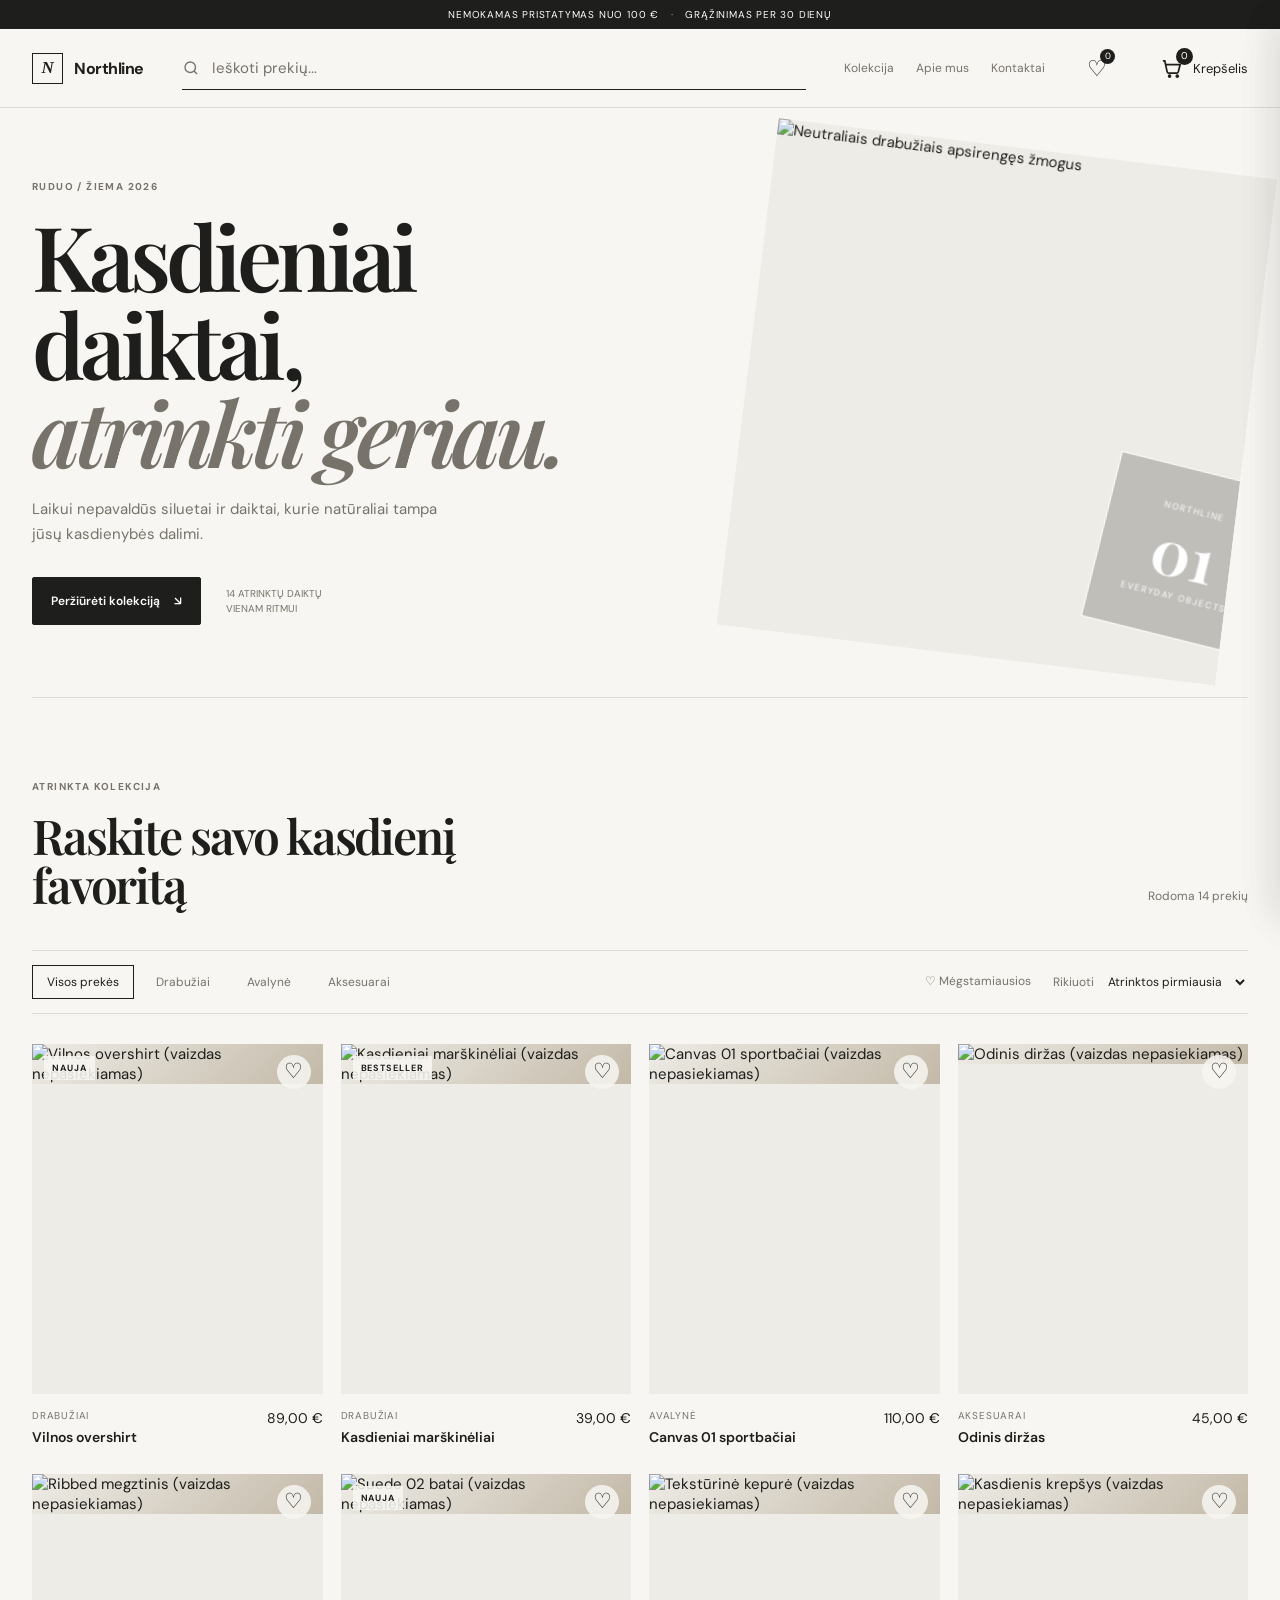
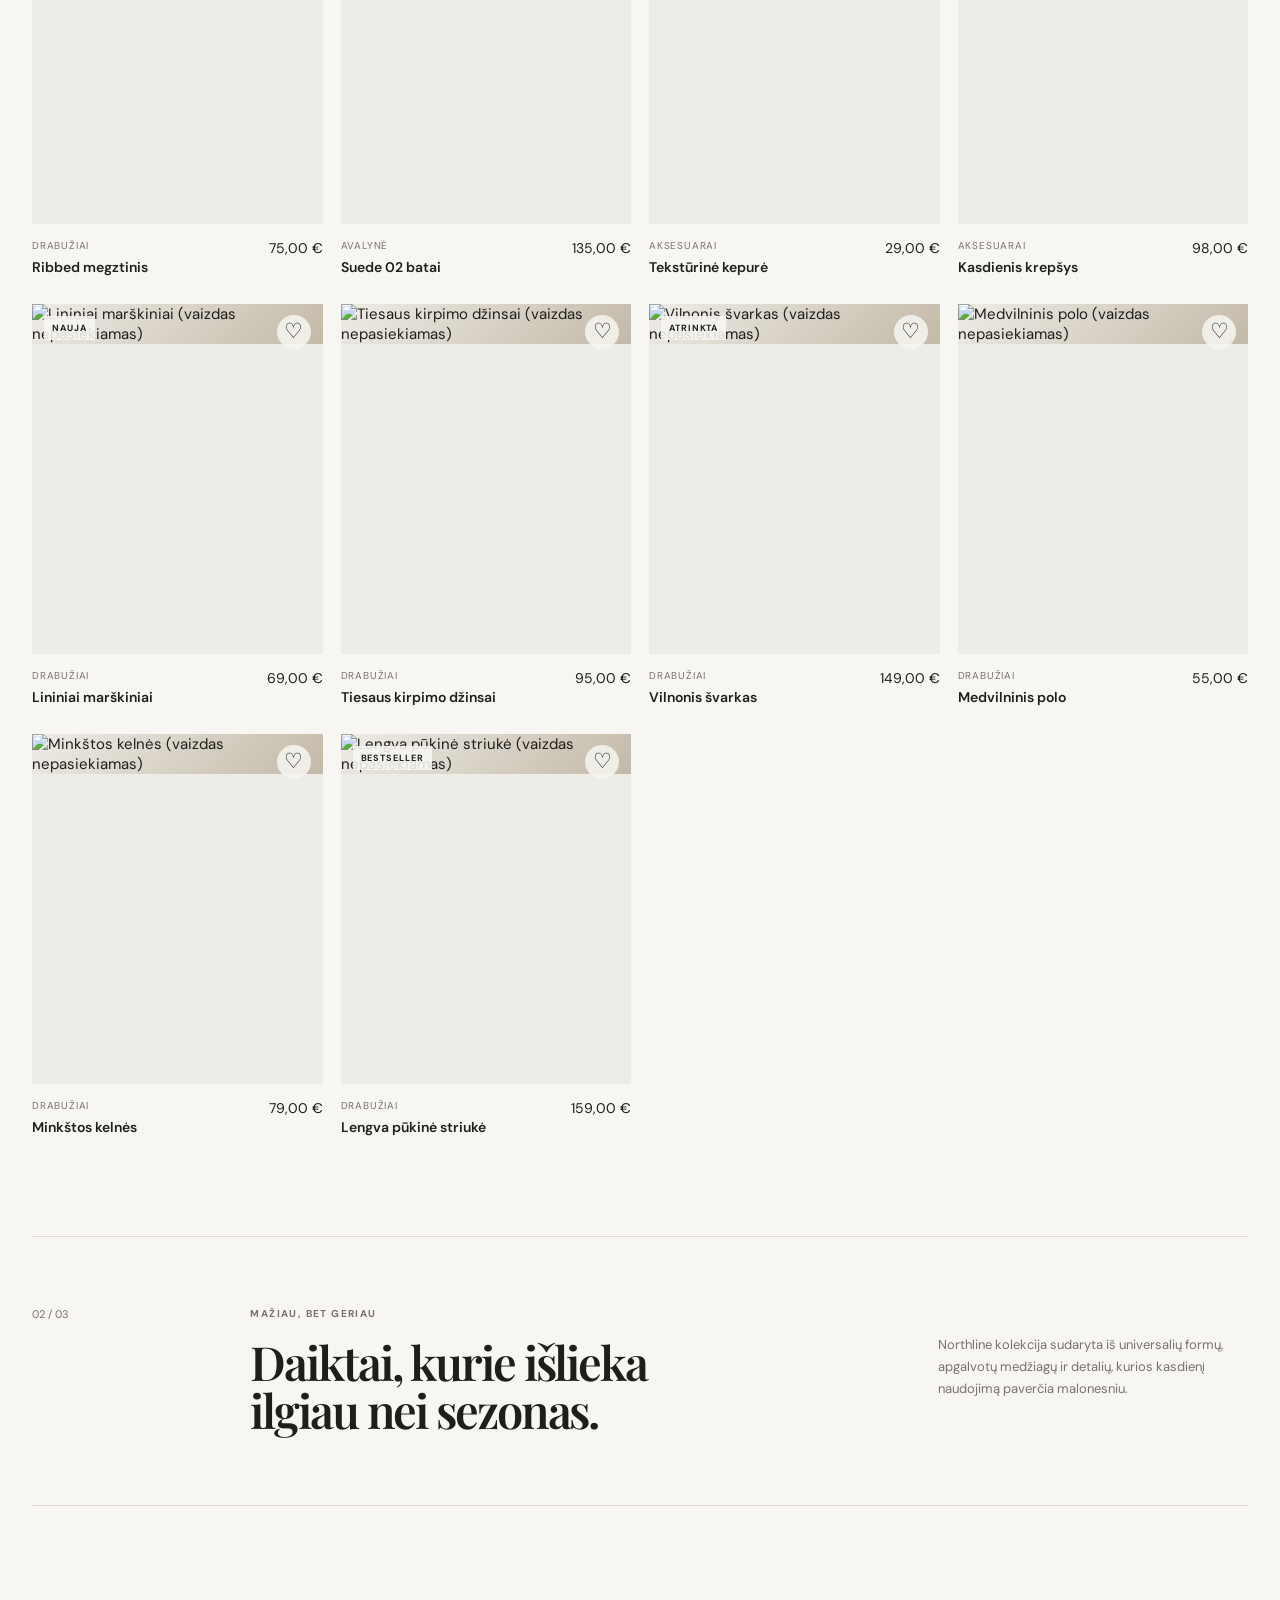
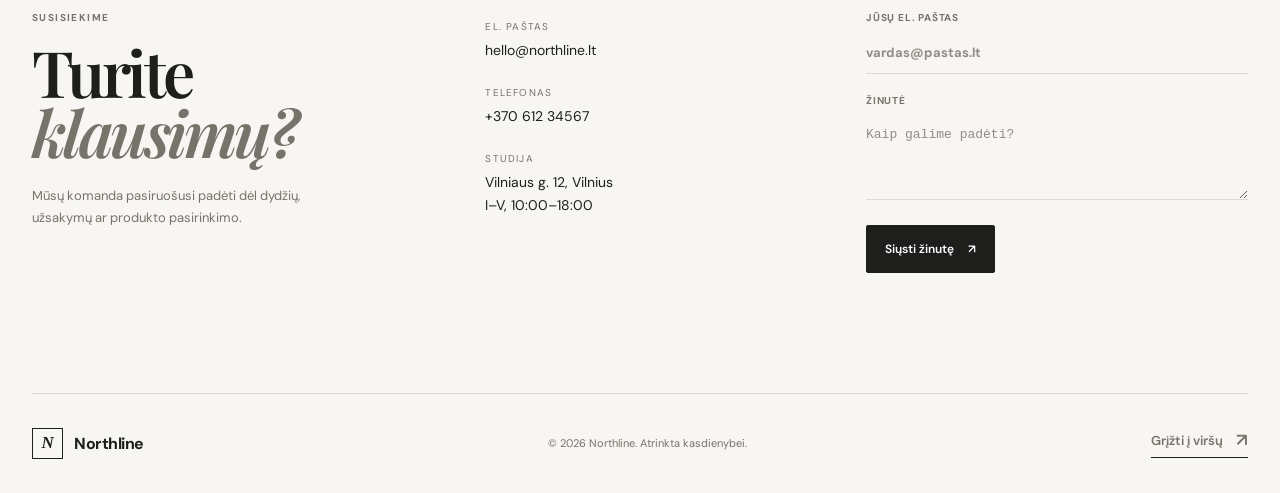
==== index.html @ 76cf2201 "km" ====
<!DOCTYPE html>
<html lang="lt">
<head>
  <meta charset="UTF-8">
  <meta name="viewport" content="width=device-width, initial-scale=1.0">
  <meta name="description" content="Northline - atrinkti kasdienio stiliaus drabužiai, avalynė ir aksesuarai.">
  <title>Northline | Atrinktas kasdienis stilius</title>
  <link rel="preconnect" href="https://fonts.googleapis.com">
  <link rel="preconnect" href="https://fonts.gstatic.com" crossorigin>
  <link href="https://fonts.googleapis.com/css2?family=DM+Sans:wght@400;500;600;700&family=Playfair+Display:wght@600;700&display=swap" rel="stylesheet">
  <link rel="stylesheet" href="style.css">
  <script src="app.js" defer></script>
</head>
<body>
  <div class="announcement-bar">Nemokamas pristatymas nuo 100 € <span aria-hidden="true">·</span> Grąžinimas per 30 dienų</div>
  <header class="site-header">
    <div class="header-inner">
      <a class="brand" href="index.html" aria-label="Northline pradžia">
        <span class="brand-mark">N</span>
        <span>Northline</span>
      </a>

      <form class="search" id="search-form" role="search">
        <label class="sr-only" for="search-input">Ieškoti prekių</label>
        <svg aria-hidden="true" viewBox="0 0 24 24" fill="none" stroke="currentColor" stroke-width="1.8"><circle cx="11" cy="11" r="7"></circle><path d="m20 20-4-4"></path></svg>
        <input id="search-input" type="search" placeholder="Ieškoti prekių..." autocomplete="off">
      </form>

      <nav class="header-nav" aria-label="Pagrindinė navigacija">
        <a href="#products">Kolekcija</a>
        <a href="#about">Apie mus</a>
        <a href="#contact">Kontaktai</a>
      </nav>

      <button class="wishlist-trigger" id="wishlist-toggle" type="button" aria-label="Mėgstamiausios prekės" aria-controls="wishlist-panel" aria-expanded="false">
        <span aria-hidden="true">♡</span>
        <span class="wishlist-count" id="wishlist-count">0</span>
      </button>

      <button class="cart-trigger" id="cart-toggle" type="button" aria-controls="cart-panel" aria-expanded="false">
        <span class="cart-icon-wrap">
          <svg aria-hidden="true" viewBox="0 0 24 24" fill="none" stroke="currentColor" stroke-width="1.8"><path d="M3 4h2l2.4 11.2a2 2 0 0 0 2 1.6h7.8a2 2 0 0 0 1.9-1.4L21 8H6"></path><circle cx="10" cy="20" r="1"></circle><circle cx="18" cy="20" r="1"></circle></svg>
          <span class="cart-count" id="cart-count">0</span>
        </span>
        <span class="cart-label">Krepšelis</span>
      </button>
    </div>
  </header>

  <main>
    <section class="hero" aria-labelledby="hero-title">
      <div class="hero-copy">
        <p class="eyebrow">Ruduo / žiema 2026</p>
        <h1 id="hero-title">Kasdieniai daiktai,<br><em>atrinkti geriau.</em></h1>
        <p class="hero-text">Laikui nepavaldūs siluetai ir daiktai, kurie natūraliai tampa jūsų kasdienybės dalimi.</p>
        <div class="hero-actions">
          <a class="button button-primary" href="#products">Peržiūrėti kolekciją <span aria-hidden="true">↘</span></a>
          <span class="hero-note">14 atrinktų daiktų<br>vienam ritmui</span>
        </div>
      </div>
      <div class="hero-visual">
        <img src="https://images.unsplash.com/photo-1515886657613-9f3515b0c78f?auto=format&fit=crop&w=1200&q=88" alt="Neutraliais drabužiais apsirengęs žmogus" fetchpriority="high">
        <div class="hero-stamp" aria-hidden="true">
          <span>Northline</span>
          <strong>01</strong>
          <span>Everyday objects</span>
        </div>
      </div>
    </section>

    <section class="catalog" id="products" aria-labelledby="catalog-title">
      <div class="catalog-heading">
        <div>
          <p class="eyebrow">Atrinkta kolekcija</p>
          <h2 id="catalog-title">Raskite savo kasdienį favoritą</h2>
        </div>
        <p class="results-label" id="results-label">Rodoma 0 prekių</p>
      </div>

      <div class="catalog-toolbar">
        <div class="filter-list" id="filter-list" role="group" aria-label="Filtruoti pagal kategoriją">
          <button class="filter-button is-active" type="button" data-category="all">Visos prekės</button>
          <button class="filter-button" type="button" data-category="clothing">Drabužiai</button>
          <button class="filter-button" type="button" data-category="shoes">Avalynė</button>
          <button class="filter-button" type="button" data-category="accessories">Aksesuarai</button>
        </div>
        <div class="toolbar-actions">
          <button class="wishlist-filter" id="wishlist-filter" type="button" aria-pressed="false">♡ Mėgstamiausios</button>
          <label class="sort-control">
            <span>Rikiuoti</span>
            <select id="sort-select" aria-label="Rikiuoti prekes">
              <option value="featured">Atrinktos pirmiausia</option>
              <option value="price-low">Kaina: nuo mažiausios</option>
              <option value="price-high">Kaina: nuo didžiausios</option>
              <option value="name">Pagal pavadinimą</option>
            </select>
          </label>
        </div>
      </div>

      <div class="product-grid" id="product-grid" aria-live="polite"></div>
      <div class="empty-state" id="empty-state" hidden>
        <p class="eyebrow">Nieko nerasta</p>
        <h3>Pabandykite kitą paiešką</h3>
        <button class="button button-secondary" id="clear-search" type="button">Išvalyti paiešką</button>
      </div>
    </section>
  </main>

  <section class="about-band" id="about" aria-labelledby="about-title">
    <div class="about-index">02 / 03</div>
    <div>
      <p class="eyebrow">Mažiau, bet geriau</p>
      <h2 id="about-title">Daiktai, kurie išlieka ilgiau nei sezonas.</h2>
    </div>
    <p>Northline kolekcija sudaryta iš universalių formų, apgalvotų medžiagų ir detalių, kurios kasdienį naudojimą paverčia malonesniu.</p>
  </section>

  <section class="contact-section" id="contact" aria-labelledby="contact-title">
    <div class="contact-intro">
      <p class="eyebrow">Susisiekime</p>
      <h2 id="contact-title">Turite<br><em>klausimų?</em></h2>
      <p>Mūsų komanda pasiruošusi padėti dėl dydžių, užsakymų ar produkto pasirinkimo.</p>
    </div>
    <div class="contact-details">
      <a href="mailto:hello@northline.lt"><span>El. paštas</span>hello@northline.lt</a>
      <a href="tel:+37061234567"><span>Telefonas</span>+370 612 34567</a>
      <p><span>Studija</span>Vilniaus g. 12, Vilnius<br>I–V, 10:00–18:00</p>
    </div>
    <form class="contact-form" id="contact-form">
      <label>Jūsų el. paštas<input name="email" type="email" autocomplete="email" required placeholder="vardas@pastas.lt"></label>
      <label>Žinutė<textarea name="message" rows="4" required placeholder="Kaip galime padėti?"></textarea></label>
      <button class="button button-primary" type="submit">Siųsti žinutę <span aria-hidden="true">↗</span></button>
    </form>
  </section>

  <div class="overlay" id="overlay" hidden></div>

  <aside class="cart-panel" id="cart-panel" aria-labelledby="cart-title" aria-hidden="true">
    <div class="panel-header">
      <div>
        <p class="eyebrow">Jūsų pasirinkimai</p>
        <h2 id="cart-title">Krepšelis <span id="cart-title-count">(0)</span></h2>
      </div>
      <button class="icon-button" id="cart-close" type="button" aria-label="Uždaryti krepšelį">×</button>
    </div>
    <div class="cart-items" id="cart-items"></div>
    <div class="cart-empty" id="cart-empty">
      <span class="empty-bag" aria-hidden="true">◌</span>
      <p>Jūsų krepšelis tuščias.</p>
      <button class="text-link" id="continue-shopping" type="button">Tęsti apsipirkimą <span aria-hidden="true">↘</span></button>
    </div>
    <div class="cart-summary">
      <div class="shipping-progress" id="shipping-progress"></div>
      <div class="summary-line"><span>Tarpinė suma</span><strong id="cart-subtotal">0,00 €</strong></div>
      <p class="shipping-note" id="shipping-note">Nemokamas pristatymas užsakymams nuo 100 €</p>
      <button class="button button-primary checkout-button" id="checkout-button" type="button">Pereiti prie apmokėjimo <span aria-hidden="true">↗</span></button>
    </div>
  </aside>

  <aside class="wishlist-panel" id="wishlist-panel" aria-labelledby="wishlist-title" aria-hidden="true">
    <div class="panel-header">
      <div>
        <p class="eyebrow">Išsaugoti vėlesniam</p>
        <h2 id="wishlist-title">Mėgstamiausios <span id="wishlist-title-count">(0)</span></h2>
      </div>
      <button class="icon-button" id="wishlist-close" type="button" aria-label="Uždaryti mėgstamiausių skydelį">×</button>
    </div>
    <div class="wishlist-items" id="wishlist-items"></div>
    <div class="wishlist-empty" id="wishlist-empty">
      <span class="empty-bag" aria-hidden="true">♡</span>
      <p>Dar neišsaugojote prekių.</p>
      <button class="text-link" id="wishlist-continue" type="button">Naršyti kolekciją <span aria-hidden="true">↘</span></button>
    </div>
  </aside>

  <dialog class="product-modal" id="product-modal" aria-labelledby="modal-title">
    <button class="modal-close icon-button" id="modal-close" type="button" aria-label="Uždaryti prekės peržiūrą">×</button>
    <div class="modal-content" id="modal-content"></div>
  </dialog>

  <dialog class="checkout-modal" id="checkout-modal" aria-labelledby="checkout-title">
    <button class="modal-close icon-button" id="checkout-close" type="button" aria-label="Uždaryti apmokėjimą">×</button>
    <div class="checkout-content">
      <div class="checkout-heading">
        <p class="eyebrow">Paskutinis žingsnis</p>
        <h2 id="checkout-title">Užbaikite<br><em>savo užsakymą.</em></h2>
        <p>Užpildykite kontaktus. Tai demonstracinis checkout, todėl mokėjimas nebus nuskaičiuotas.</p>
      </div>
      <form class="checkout-form" id="checkout-form">
        <label>Vardas ir pavardė<input name="name" type="text" autocomplete="name" required placeholder="Jūsų vardas"></label>
        <label>El. paštas<input name="email" type="email" autocomplete="email" required placeholder="vardas@pastas.lt"></label>
        <label>Pristatymo adresas<input name="address" type="text" autocomplete="street-address" required placeholder="Gatvė, miestas"></label>
        <div class="checkout-total"><span>Mokėtina suma</span><strong id="checkout-total">0,00 €</strong></div>
        <button class="button button-primary" type="submit">Patvirtinti užsakymą <span aria-hidden="true">↗</span></button>
      </form>
    </div>
  </dialog>

  <div class="toast" id="toast" role="status" aria-live="polite"></div>

  <footer class="site-footer">
    <a class="brand" href="index.html" aria-label="Northline pradžia"><span class="brand-mark">N</span><span>Northline</span></a>
    <p>© 2026 Northline. Atrinkta kasdienybei.</p>
    <a class="text-link" href="#products">Grįžti į viršų <span aria-hidden="true">↗</span></a>
  </footer>
</body>
</html>
---- style.css ----
:root {
  --ink: #1e1e1c;
  --muted: #77736b;
  --line: #dedbd4;
  --paper: #f7f6f2;
  --surface: #ffffff;
  --soft: #eeece6;
  --accent: #c3b9a8;
  --radius: 2px;
  --shadow: 0 18px 42px rgba(30, 30, 28, 0.09);
}

* { box-sizing: border-box; }
html { scroll-behavior: smooth; }
body { margin: 0; color: var(--ink); background: var(--paper); font-family: "DM Sans", sans-serif; font-size: 15px; }
body.is-locked { overflow: hidden; }
button, input, select { font: inherit; }
button, .text-link, .brand { cursor: pointer; }
button { color: inherit; }
a { color: inherit; text-decoration: none; }
.announcement-bar { padding: 8px 16px; color: var(--surface); background: var(--ink); font-size: 10px; letter-spacing: 0.08em; text-align: center; text-transform: uppercase; }
.announcement-bar span { margin: 0 8px; color: var(--accent); }
.sr-only { position: absolute; width: 1px; height: 1px; padding: 0; margin: -1px; overflow: hidden; clip: rect(0, 0, 0, 0); white-space: nowrap; border: 0; }

.site-header { position: sticky; top: 0; z-index: 10; border-bottom: 1px solid var(--line); background: rgba(247, 246, 242, 0.94); backdrop-filter: blur(12px); }
.header-inner { width: min(1280px, calc(100% - 64px)); min-height: 78px; margin: 0 auto; display: grid; grid-template-columns: auto minmax(220px, 1fr) auto auto auto; align-items: center; gap: clamp(16px, 3vw, 38px); }
.brand { display: inline-flex; align-items: center; gap: 11px; width: max-content; font-size: 16px; font-weight: 700; letter-spacing: -0.03em; }
.brand-mark { display: grid; place-items: center; width: 31px; height: 31px; border: 1px solid var(--ink); font-family: Georgia, serif; font-size: 17px; font-style: italic; }
.search { display: flex; align-items: center; gap: 10px; padding: 10px 0; border-bottom: 1px solid var(--ink); color: var(--muted); }
.search svg { width: 18px; height: 18px; flex: 0 0 auto; }
.search input { width: 100%; border: 0; outline: 0; color: var(--ink); background: transparent; }
.search input::placeholder { color: var(--muted); }
.cart-trigger { justify-self: end; display: inline-flex; align-items: center; gap: 10px; padding: 8px 0 8px 12px; border: 0; background: transparent; }
.cart-icon-wrap { position: relative; display: inline-flex; }
.cart-icon-wrap svg { width: 23px; height: 23px; }
.cart-count { position: absolute; top: -9px; right: -10px; display: grid; place-items: center; min-width: 17px; height: 17px; padding: 0 4px; border-radius: 50%; color: var(--surface); background: var(--ink); font-size: 10px; line-height: 1; }
.cart-label { font-size: 13px; }
.header-nav { display: flex; align-items: center; gap: 22px; color: var(--muted); font-size: 12px; }
.header-nav a:hover { color: var(--ink); }
.wishlist-trigger { position: relative; display: inline-flex; align-items: center; justify-content: center; width: 27px; height: 32px; padding: 0; border: 0; background: transparent; font-size: 22px; cursor: pointer; }
.wishlist-trigger:hover > span:first-child { transform: scale(1.12); }
.wishlist-trigger > span:first-child { transition: transform 180ms ease; }
.wishlist-count { position: absolute; top: -3px; right: -5px; display: grid; place-items: center; min-width: 15px; height: 15px; border-radius: 50%; color: var(--surface); background: var(--ink); font-size: 9px; line-height: 1; }

.hero { width: min(1280px, calc(100% - 64px)); min-height: 570px; margin: 0 auto; display: grid; grid-template-columns: 1fr minmax(360px, 0.82fr); align-items: center; gap: clamp(40px, 8vw, 130px); border-bottom: 1px solid var(--line); }
.hero-copy { max-width: 650px; padding: 72px 0; animation: rise-in 700ms ease both; }
.eyebrow { margin: 0 0 18px; color: var(--muted); font-size: 10px; font-weight: 700; letter-spacing: 0.14em; text-transform: uppercase; }
h1, h2, h3, p { margin-top: 0; }
h1, h2, h3 { font-weight: 600; }
h1 { margin-bottom: 23px; font-family: "Playfair Display", Georgia, serif; font-size: clamp(48px, 7vw, 91px); letter-spacing: -0.055em; line-height: 0.98; }
h1 em { color: var(--muted); font-style: italic; }
.hero-text { max-width: 410px; margin-bottom: 30px; color: var(--muted); font-size: 15px; line-height: 1.65; }
.text-link { display: inline-flex; align-items: center; gap: 13px; padding: 0 0 5px; border: 0; border-bottom: 1px solid var(--ink); background: transparent; font-size: 13px; font-weight: 600; }
.text-link span { font-size: 18px; transition: transform 180ms ease; }
.text-link:hover span { transform: translate(3px, 3px); }
.hero-actions { display: flex; align-items: center; gap: 25px; }
.hero-note { color: var(--muted); font-size: 10px; line-height: 1.5; text-transform: uppercase; }
.hero-visual { position: relative; height: min(510px, 65vw); min-height: 390px; overflow: hidden; background: var(--soft); animation: float-in 900ms 150ms ease both; }
.hero-visual > img { width: 100%; height: 100%; display: block; object-fit: cover; object-position: center 28%; filter: saturate(0.78); }
.hero-stamp { position: absolute; right: -38px; bottom: 42px; width: 170px; height: 170px; display: flex; flex-direction: column; justify-content: center; gap: 13px; border: 1px solid var(--surface); color: var(--surface); background: rgba(30, 30, 28, 0.22); text-align: center; text-transform: uppercase; transform: rotate(7deg); animation: float-in 900ms 300ms ease both; }
.hero-stamp strong { color: var(--surface); font-family: "Playfair Display", Georgia, serif; font-size: 62px; line-height: 0.8; }
.hero-stamp span { font-size: 9px; letter-spacing: 0.18em; }

.catalog { width: min(1280px, calc(100% - 64px)); margin: 0 auto; padding: 82px 0 100px; }
.catalog-heading { display: flex; justify-content: space-between; align-items: end; gap: 30px; margin-bottom: 40px; }
.catalog-heading h2 { max-width: 500px; margin-bottom: 0; font-family: "Playfair Display", Georgia, serif; font-size: clamp(31px, 4vw, 48px); letter-spacing: -0.045em; line-height: 1.03; }
.results-label { margin: 0 0 6px; color: var(--muted); font-size: 12px; }
.catalog-toolbar { display: flex; align-items: center; justify-content: space-between; gap: 25px; margin-bottom: 30px; padding: 14px 0; border-top: 1px solid var(--line); border-bottom: 1px solid var(--line); }
.filter-list { display: flex; flex-wrap: wrap; gap: 7px; }
.filter-button { padding: 8px 14px; border: 1px solid transparent; border-radius: 0; color: var(--muted); background: transparent; font-size: 12px; }
.filter-button:hover, .filter-button.is-active { border-color: var(--ink); color: var(--ink); }
.sort-control { display: flex; align-items: center; gap: 10px; color: var(--muted); font-size: 12px; white-space: nowrap; }
.sort-control select { border: 0; outline: 0; color: var(--ink); background: transparent; font-size: 12px; cursor: pointer; }
.toolbar-actions { display: flex; align-items: center; gap: 22px; }
.wishlist-filter { padding: 8px 0; border: 0; border-bottom: 1px solid transparent; color: var(--muted); background: transparent; font-size: 12px; cursor: pointer; }
.wishlist-filter:hover, .wishlist-filter.is-active { border-color: var(--ink); color: var(--ink); }
.product-grid { display: grid; grid-template-columns: repeat(4, 1fr); gap: 28px 18px; }
.product-card { min-width: 0; animation: rise-in 450ms ease both; }
.product-image-wrap { position: relative; aspect-ratio: 0.83; overflow: hidden; margin-bottom: 15px; background: var(--soft); }
.product-image { width: 100%; height: 100%; display: block; object-fit: cover; transition: transform 600ms cubic-bezier(0.2, 0.7, 0.2, 1); }
.product-image.image-fallback, .modal-image.image-fallback { background: linear-gradient(135deg, var(--soft), var(--accent)); }
.product-card:hover .product-image { transform: scale(1.045); }
.product-card-image-button { display: block; width: 100%; padding: 0; border: 0; background: transparent; text-align: left; cursor: pointer; }
.product-badge { position: absolute; top: 12px; left: 12px; padding: 6px 8px; color: var(--ink); background: rgba(247, 246, 242, 0.88); font-size: 9px; font-weight: 700; letter-spacing: 0.1em; text-transform: uppercase; }
.quick-add { position: absolute; right: 12px; bottom: 12px; width: 39px; height: 39px; border: 0; border-radius: 50%; color: var(--surface); background: var(--ink); font-size: 24px; font-weight: 300; line-height: 1; opacity: 0; transform: translateY(7px); transition: opacity 180ms ease, transform 180ms ease; }
.product-card:hover .quick-add, .quick-add:focus-visible { opacity: 1; transform: translateY(0); }
.favorite-button { position: absolute; top: 11px; right: 12px; width: 34px; height: 34px; padding: 0; border: 0; border-radius: 50%; color: var(--ink); background: rgba(247, 246, 242, 0.86); font-size: 21px; line-height: 1; cursor: pointer; transition: transform 180ms ease, background 180ms ease; }
.favorite-button:hover { transform: scale(1.08); }
.favorite-button.is-favorite { color: var(--surface); background: var(--ink); }
.product-meta { display: flex; justify-content: space-between; gap: 15px; align-items: start; }
.product-category { margin: 0 0 6px; color: var(--muted); font-size: 10px; letter-spacing: 0.08em; text-transform: uppercase; }
.product-name { margin: 0; font-size: 14px; font-weight: 600; }
.product-price { margin: 0; font-size: 14px; white-space: nowrap; }
.empty-state { padding: 75px 20px; border: 1px solid var(--line); text-align: center; }
.empty-state h3 { margin-bottom: 20px; font-family: "Playfair Display", Georgia, serif; font-size: 29px; }
.button { display: inline-flex; align-items: center; justify-content: center; gap: 14px; min-height: 48px; padding: 13px 18px; border: 1px solid var(--ink); border-radius: var(--radius); font-size: 12px; font-weight: 600; cursor: pointer; }
.button-primary { color: var(--surface); background: var(--ink); }
.button-primary:hover { background: var(--muted); border-color: var(--muted); }
.button-secondary { color: var(--ink); background: transparent; }
.about-band { width: min(1280px, calc(100% - 64px)); margin: 0 auto; padding: 70px 0; display: grid; grid-template-columns: 0.4fr 1.2fr 0.9fr; gap: 35px; border-top: 1px solid var(--line); border-bottom: 1px solid var(--line); }
.about-index { color: var(--muted); font-size: 11px; }
.about-band h2 { max-width: 490px; margin: 0; font-family: "Playfair Display", Georgia, serif; font-size: clamp(30px, 4vw, 47px); letter-spacing: -0.045em; line-height: 1.03; }
.about-band > p { max-width: 310px; margin: 27px 0 0 auto; color: var(--muted); font-size: 13px; line-height: 1.7; }
.contact-section { width: min(1280px, calc(100% - 64px)); margin: 0 auto; padding: 105px 0 120px; display: grid; grid-template-columns: 1fr 0.8fr 1.05fr; gap: clamp(35px, 7vw, 110px); border-bottom: 1px solid var(--line); }
.contact-intro h2 { margin-bottom: 22px; font-family: "Playfair Display", Georgia, serif; font-size: clamp(42px, 5vw, 65px); letter-spacing: -0.055em; line-height: 0.95; }
.contact-intro h2 em { color: var(--muted); font-style: italic; }
.contact-intro > p:last-child { max-width: 270px; color: var(--muted); font-size: 13px; line-height: 1.7; }
.contact-details { display: flex; flex-direction: column; gap: 24px; padding-top: 8px; }
.contact-details a, .contact-details p { margin: 0; font-size: 14px; line-height: 1.6; }
.contact-details a:hover { color: var(--muted); }
.contact-details span { display: block; margin-bottom: 4px; color: var(--muted); font-size: 10px; letter-spacing: 0.12em; text-transform: uppercase; }
.contact-form { display: flex; flex-direction: column; gap: 20px; }
.contact-form label { display: flex; flex-direction: column; gap: 8px; color: var(--muted); font-size: 10px; font-weight: 700; letter-spacing: 0.08em; text-transform: uppercase; }
.contact-form input, .contact-form textarea { width: 100%; padding: 12px 0; border: 0; border-bottom: 1px solid var(--line); border-radius: 0; outline: 0; resize: vertical; color: var(--ink); background: transparent; font-size: 13px; letter-spacing: 0; text-transform: none; transition: border-color 180ms ease; }
.contact-form input:focus, .contact-form textarea:focus { border-color: var(--ink); }
.contact-form textarea { min-height: 78px; }
.contact-form input::placeholder, .contact-form textarea::placeholder { color: var(--muted); opacity: 0.8; }
.contact-form .button { align-self: flex-start; margin-top: 5px; }

.overlay { position: fixed; inset: 0; z-index: 19; background: rgba(30, 30, 28, 0.32); }
.cart-panel { position: fixed; top: 0; right: 0; z-index: 20; width: min(430px, 100%); height: 100dvh; display: flex; flex-direction: column; padding: 34px; background: var(--surface); box-shadow: var(--shadow); transform: translateX(100%); transition: transform 300ms cubic-bezier(0.2, 0.7, 0.2, 1); }
.cart-panel.is-open { transform: translateX(0); }
.wishlist-panel { position: fixed; top: 0; right: 0; z-index: 20; width: min(430px, 100%); height: 100dvh; display: flex; flex-direction: column; padding: 34px; background: var(--surface); box-shadow: var(--shadow); transform: translateX(100%); transition: transform 300ms cubic-bezier(0.2, 0.7, 0.2, 1); }
.wishlist-panel.is-open { transform: translateX(0); }
.panel-header { display: flex; justify-content: space-between; align-items: start; padding-bottom: 25px; border-bottom: 1px solid var(--line); }
.panel-header h2 { margin: 0; font-family: "Playfair Display", Georgia, serif; font-size: 31px; letter-spacing: -0.04em; }
.panel-header h2 span { color: var(--muted); font-family: "DM Sans", sans-serif; font-size: 12px; font-weight: 400; letter-spacing: 0; }
.icon-button { display: grid; place-items: center; width: 34px; height: 34px; padding: 0; border: 1px solid var(--line); border-radius: 50%; background: transparent; font-size: 22px; font-weight: 300; line-height: 1; cursor: pointer; }
.icon-button:hover { border-color: var(--ink); }
.cart-items { overflow-y: auto; flex: 1; padding: 10px 0; }
.wishlist-items { overflow-y: auto; flex: 1; padding: 10px 0; }
.wishlist-item { display: grid; grid-template-columns: 1fr auto; gap: 12px; align-items: center; padding: 14px 0; border-bottom: 1px solid var(--line); }
.wishlist-product { display: flex; align-items: center; gap: 13px; min-width: 0; padding: 0; border: 0; background: transparent; text-align: left; cursor: pointer; }
.wishlist-product img { width: 58px; height: 70px; flex: 0 0 auto; object-fit: cover; background: var(--soft); }
.wishlist-product span { display: flex; flex-direction: column; gap: 7px; min-width: 0; }
.wishlist-product strong { overflow: hidden; font-size: 13px; text-overflow: ellipsis; white-space: nowrap; }
.wishlist-product small { color: var(--muted); font-size: 12px; }
.wishlist-empty { display: flex; flex-direction: column; align-items: center; justify-content: center; flex: 1; color: var(--muted); text-align: center; }
.cart-item { display: grid; grid-template-columns: 76px 1fr auto; gap: 14px; align-items: center; padding: 15px 0; border-bottom: 1px solid var(--line); }
.cart-item-image { width: 76px; height: 92px; object-fit: cover; background: var(--soft); }
.cart-item-name { margin: 0 0 5px; font-size: 13px; font-weight: 600; }
.cart-item-price { margin: 0 0 13px; color: var(--muted); font-size: 12px; }
.quantity-controls { display: inline-flex; align-items: center; border: 1px solid var(--line); }
.quantity-controls button { width: 24px; height: 24px; padding: 0; border: 0; background: transparent; cursor: pointer; }
.quantity-controls span { min-width: 23px; text-align: center; font-size: 11px; }
.remove-item { align-self: start; padding: 0; border: 0; color: var(--muted); background: transparent; font-size: 18px; cursor: pointer; }
.cart-empty { display: flex; flex-direction: column; align-items: center; justify-content: center; flex: 1; color: var(--muted); text-align: center; }
.empty-bag { margin-bottom: 12px; font-size: 40px; }
.cart-empty p { font-size: 13px; }
.cart-summary { padding-top: 20px; border-top: 1px solid var(--line); }
.shipping-progress { height: 3px; margin-bottom: 12px; overflow: hidden; background: var(--soft); }
.shipping-progress span { display: block; height: 100%; background: var(--ink); transition: width 250ms ease; }
.summary-line { display: flex; justify-content: space-between; gap: 20px; font-size: 14px; }
.summary-line strong { font-size: 15px; }
.shipping-note { margin: 10px 0 20px; color: var(--muted); font-size: 11px; }
.checkout-button { width: 100%; }
.product-modal { position: fixed; z-index: 30; width: min(860px, calc(100% - 32px)); max-height: calc(100dvh - 32px); padding: 0; border: 0; background: var(--surface); box-shadow: var(--shadow); }
.product-modal::backdrop { background: rgba(30, 30, 28, 0.45); }
.modal-close { position: absolute; top: 18px; right: 18px; z-index: 1; background: rgba(255, 255, 255, 0.72); }
.modal-content { display: grid; grid-template-columns: 1fr 1fr; max-height: calc(100dvh - 32px); overflow: auto; }
.modal-image { width: 100%; height: 100%; min-height: 560px; object-fit: cover; background: var(--soft); }
.modal-info { display: flex; flex-direction: column; justify-content: center; padding: 60px 52px; }
.modal-info h2 { margin-bottom: 12px; font-family: "Playfair Display", Georgia, serif; font-size: 42px; letter-spacing: -0.05em; line-height: 1; }
.modal-price { margin-bottom: 25px; font-size: 17px; }
.modal-description { margin-bottom: 30px; color: var(--muted); font-size: 13px; line-height: 1.7; }
.modal-options { display: grid; grid-template-columns: 1fr 1fr; gap: 12px; margin-bottom: 24px; }
.modal-options label, .checkout-form label { display: flex; flex-direction: column; gap: 8px; color: var(--muted); font-size: 10px; font-weight: 700; letter-spacing: 0.08em; text-transform: uppercase; }
.modal-options select, .checkout-form input { width: 100%; min-height: 42px; padding: 10px 12px; border: 1px solid var(--line); border-radius: var(--radius); outline: 0; color: var(--ink); background: var(--surface); font-size: 12px; letter-spacing: 0; text-transform: none; }
.modal-options select:focus, .checkout-form input:focus { border-color: var(--ink); }
.modal-quantity { display: flex; align-items: center; width: max-content; min-height: 42px; border: 1px solid var(--line); }
.modal-quantity button { width: 38px; height: 40px; padding: 0; border: 0; background: transparent; cursor: pointer; }
.modal-quantity output { min-width: 32px; color: var(--ink); font-size: 12px; text-align: center; }
.checkout-modal { width: min(850px, calc(100% - 32px)); padding: 0; border: 0; background: var(--surface); box-shadow: var(--shadow); }
.checkout-modal::backdrop { background: rgba(30, 30, 28, 0.45); }
.checkout-content { display: grid; grid-template-columns: 0.9fr 1.1fr; gap: 50px; padding: 58px; }
.checkout-heading h2 { margin-bottom: 20px; font-family: "Playfair Display", Georgia, serif; font-size: 48px; letter-spacing: -0.05em; line-height: 0.98; }
.checkout-heading h2 em { color: var(--muted); font-style: italic; }
.checkout-heading > p:last-child { max-width: 270px; color: var(--muted); font-size: 12px; line-height: 1.7; }
.checkout-form { display: flex; flex-direction: column; gap: 18px; justify-content: center; }
.checkout-total { display: flex; justify-content: space-between; margin: 10px 0 4px; padding-top: 18px; border-top: 1px solid var(--line); font-size: 14px; }
.checkout-total strong { font-size: 16px; }
.toast { position: fixed; left: 50%; bottom: 28px; z-index: 40; padding: 13px 18px; color: var(--surface); background: var(--ink); font-size: 12px; opacity: 0; pointer-events: none; transform: translate(-50%, 15px); transition: opacity 200ms ease, transform 200ms ease; }
.toast.is-visible { opacity: 1; transform: translate(-50%, 0); }
.site-footer { width: min(1280px, calc(100% - 64px)); margin: 0 auto; padding: 34px 0; display: flex; justify-content: space-between; align-items: center; gap: 25px; color: var(--muted); font-size: 11px; }
.site-footer .brand { color: var(--ink); }
.site-footer p { margin: 0; }
:focus-visible { outline: 2px solid var(--ink); outline-offset: 4px; }
@keyframes rise-in { from { opacity: 0; transform: translateY(18px); } to { opacity: 1; transform: translateY(0); } }
@keyframes float-in { from { opacity: 0; transform: rotate(7deg) scale(0.92); } to { opacity: 1; transform: rotate(7deg) scale(1); } }

@media (max-width: 900px) {
  .header-inner { grid-template-columns: auto minmax(180px, 1fr) auto auto; gap: 14px; }
  .header-nav { display: none; }
  .product-grid { grid-template-columns: repeat(3, 1fr); }
  .hero { min-height: 460px; }
  .hero-stamp { width: 145px; height: 145px; }
  .hero-stamp strong { font-size: 48px; }
}
@media (max-width: 640px) {
  .header-inner, .hero, .catalog { width: min(100% - 32px, 1280px); }
  .header-inner { min-height: 70px; grid-template-columns: 1fr auto auto; gap: 12px; }
  .search { grid-column: 1 / -1; grid-row: 2; margin-bottom: 12px; }
  .header-nav { display: none; }
  .site-header { padding-bottom: 0; }
  .cart-label { display: none; }
  .hero { min-height: 0; display: flex; align-items: stretch; flex-direction: column; justify-content: center; gap: 32px; }
  .hero-copy { padding: 55px 0 0; }
  .hero-actions { align-items: flex-start; flex-direction: column; gap: 17px; }
  .hero-visual { width: calc(100% + 32px); height: 420px; min-height: 0; margin-left: -16px; }
  .hero-stamp { right: 5px; bottom: 22px; width: 125px; height: 125px; }
  .hero-stamp strong { font-size: 36px; }
  .hero-stamp span { font-size: 7px; }
  .catalog { padding-top: 58px; }
  .catalog-heading { display: block; margin-bottom: 28px; }
  .results-label { margin-top: 15px; }
  .catalog-toolbar { align-items: start; flex-direction: column; gap: 14px; }
  .sort-control { width: 100%; justify-content: space-between; }
  .sort-control select { width: 170px; text-align: right; }
  .toolbar-actions { width: 100%; justify-content: space-between; gap: 12px; }
  .product-grid { grid-template-columns: repeat(2, 1fr); gap: 28px 12px; }
  .product-meta { display: block; }
  .product-price { margin-top: 6px; }
  .quick-add { opacity: 1; transform: none; width: 34px; height: 34px; font-size: 20px; }
  .cart-panel { padding: 25px 18px; }
  .modal-content { display: block; }
  .modal-image { min-height: 330px; max-height: 52vh; }
  .modal-info { padding: 35px 25px 30px; }
  .modal-info h2 { font-size: 34px; }
  .checkout-content { display: block; padding: 45px 24px 28px; }
  .checkout-heading h2 { font-size: 38px; }
  .checkout-heading > p:last-child { margin-bottom: 28px; }
  .about-band { width: min(100% - 32px, 1280px); display: block; padding: 55px 0; }
  .about-band h2 { margin-top: 22px; }
  .about-band > p { margin: 25px 0 0; }
  .contact-section { width: min(100% - 32px, 1280px); display: block; padding: 70px 0 80px; }
  .contact-details { margin: 40px 0 55px; }
  .contact-form .button { width: 100%; }
  .site-footer { width: min(100% - 32px, 1280px); align-items: flex-start; flex-direction: column; gap: 18px; }
}
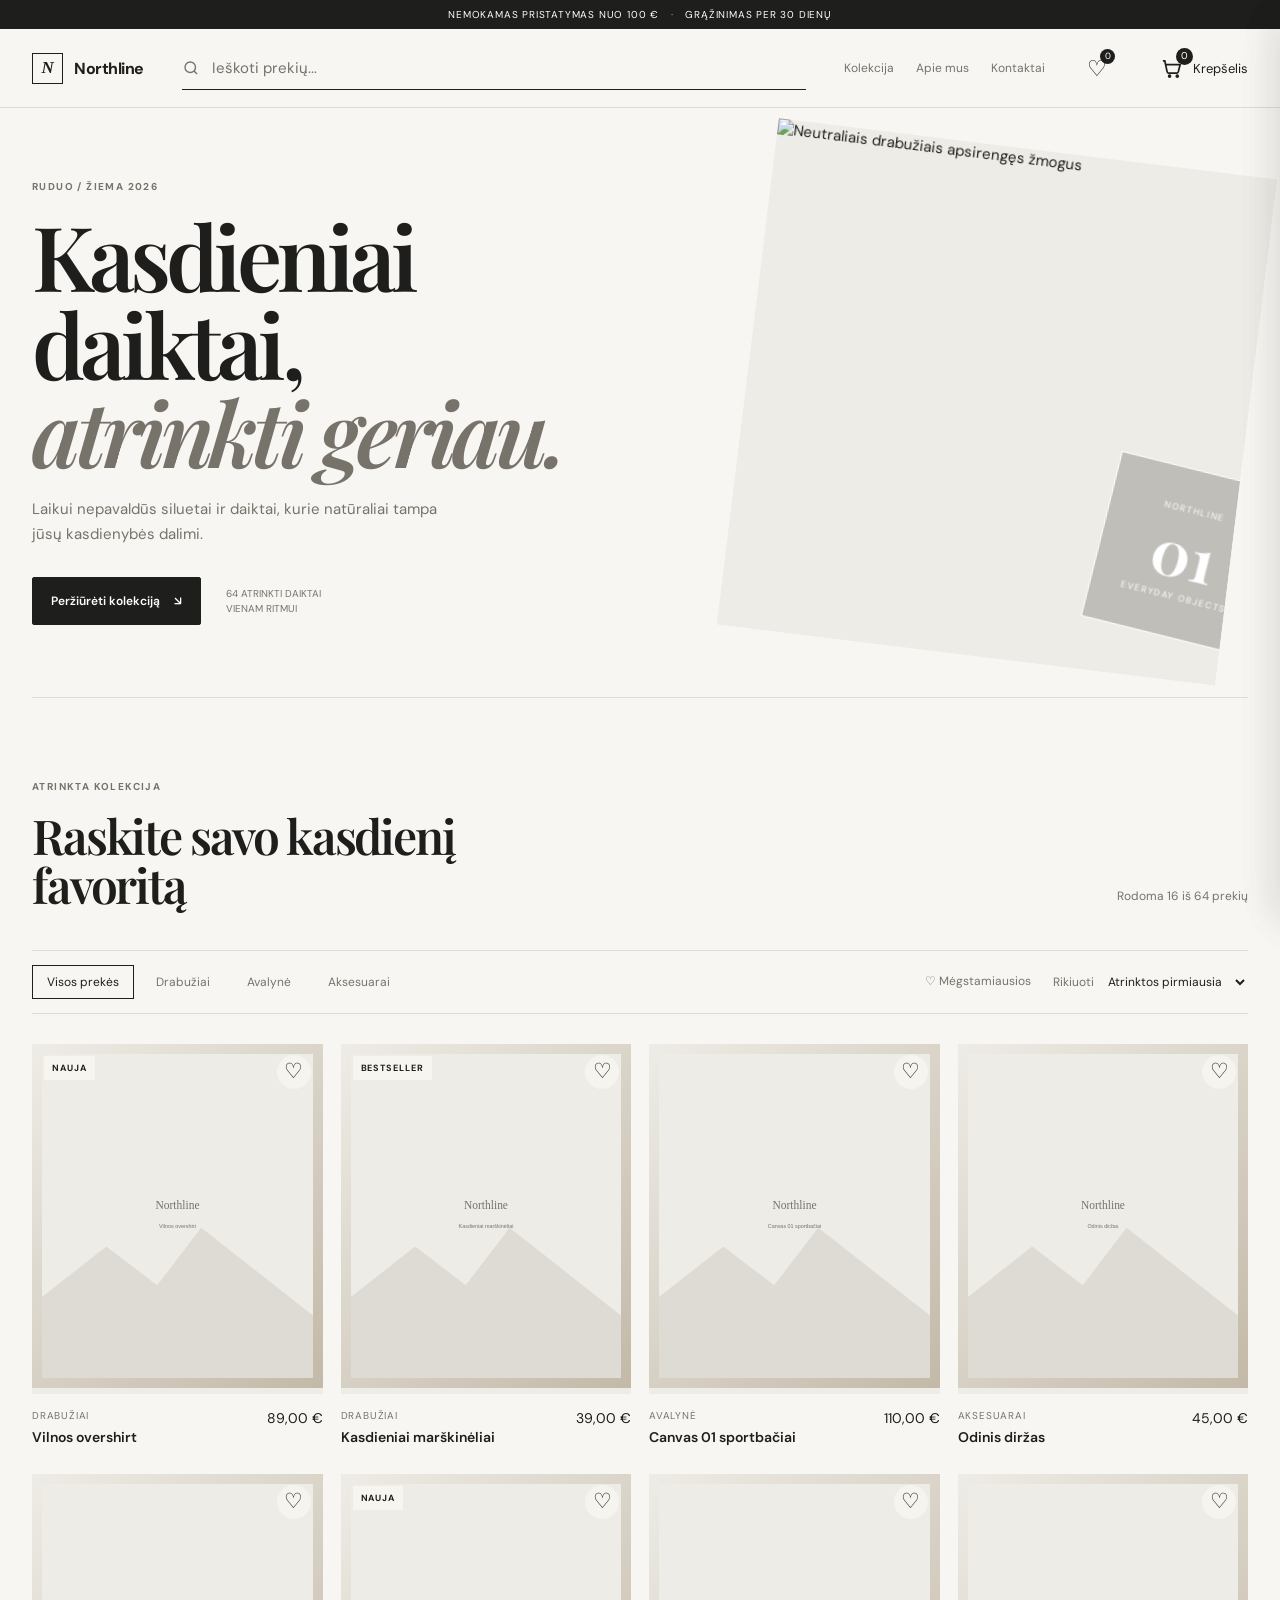
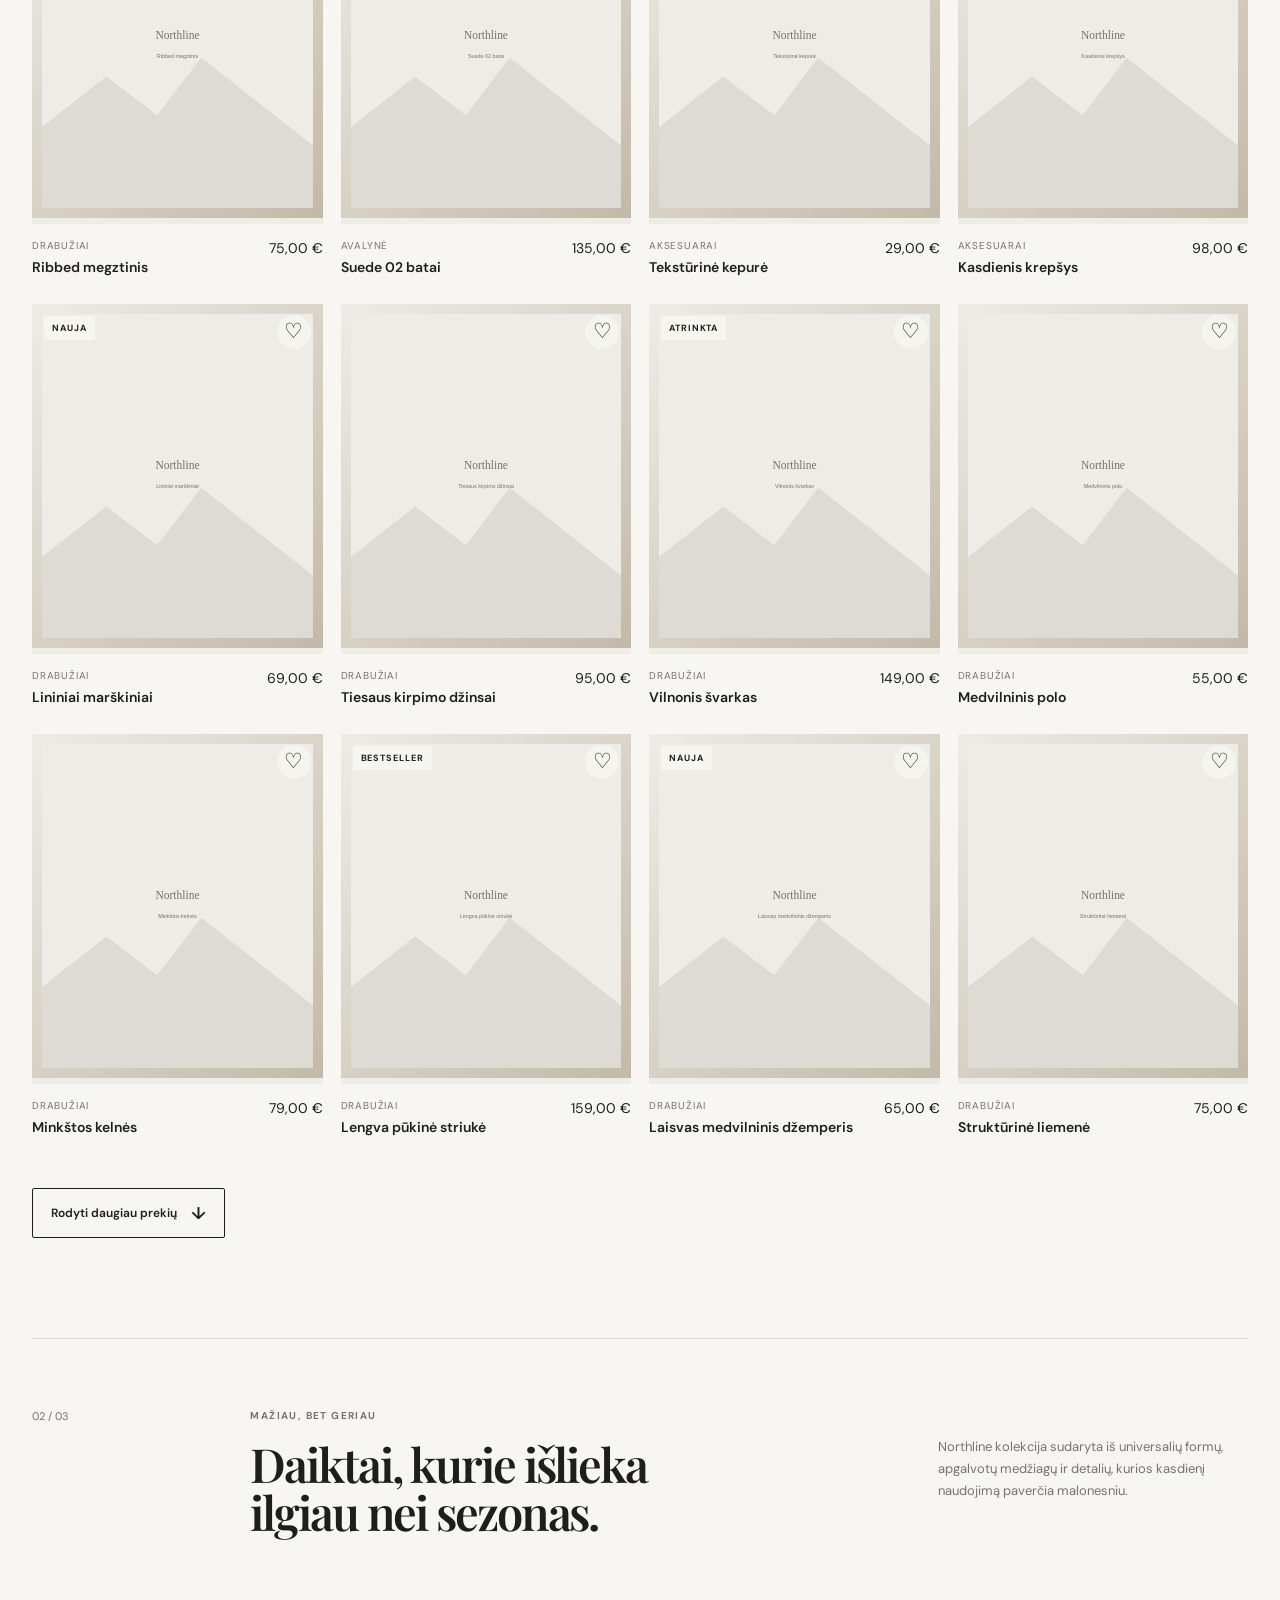
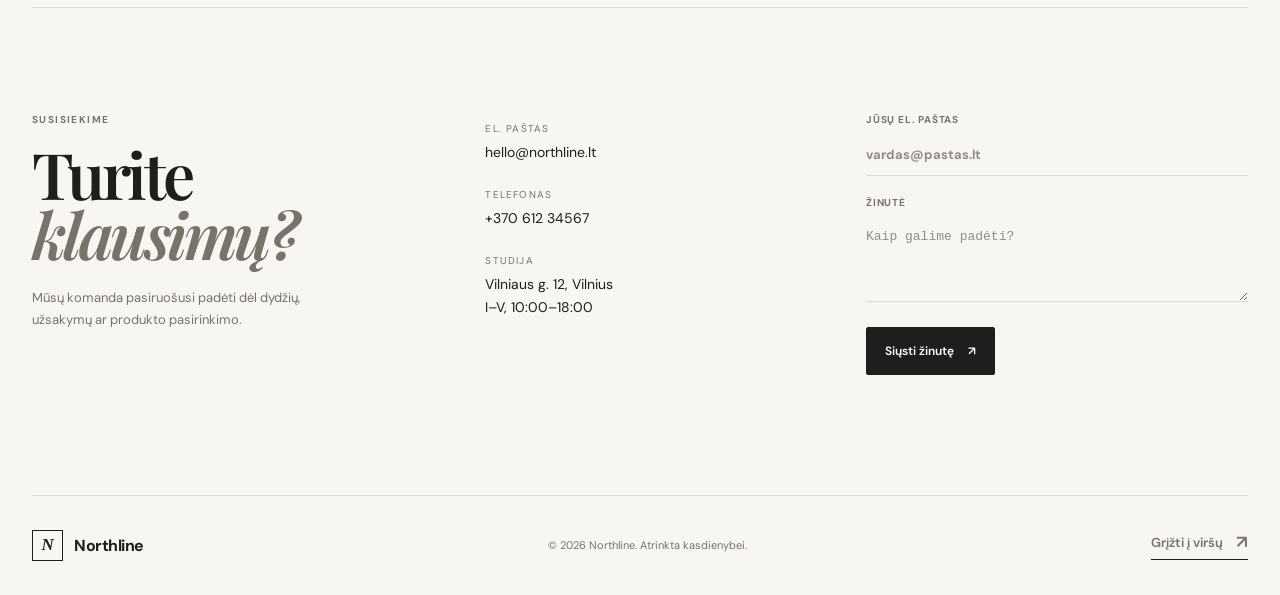
==== commit 4a558618: "pm" ====
--- a/index.html
+++ b/index.html
@@ -55,7 +55,7 @@
         <p class="hero-text">Laikui nepavaldūs siluetai ir daiktai, kurie natūraliai tampa jūsų kasdienybės dalimi.</p>
         <div class="hero-actions">
           <a class="button button-primary" href="#products">Peržiūrėti kolekciją <span aria-hidden="true">↘</span></a>
-          <span class="hero-note">14 atrinktų daiktų<br>vienam ritmui</span>
+          <span class="hero-note">64 atrinkti daiktai<br>vienam ritmui</span>
         </div>
       </div>
       <div class="hero-visual">
@@ -99,6 +99,7 @@
       </div>
 
       <div class="product-grid" id="product-grid" aria-live="polite"></div>
+      <button class="load-more button button-secondary" id="load-more" type="button">Rodyti daugiau prekių <span aria-hidden="true">↓</span></button>
       <div class="empty-state" id="empty-state" hidden>
         <p class="eyebrow">Nieko nerasta</p>
         <h3>Pabandykite kitą paiešką</h3>
--- a/style.css
+++ b/style.css
@@ -77,7 +77,7 @@
 .product-grid { display: grid; grid-template-columns: repeat(4, 1fr); gap: 28px 18px; }
 .product-card { min-width: 0; animation: rise-in 450ms ease both; }
 .product-image-wrap { position: relative; aspect-ratio: 0.83; overflow: hidden; margin-bottom: 15px; background: var(--soft); }
-.product-image { width: 100%; height: 100%; display: block; object-fit: cover; transition: transform 600ms cubic-bezier(0.2, 0.7, 0.2, 1); }
+.product-image { width: 100%; height: 100%; display: block; padding: 10px; object-fit: contain; object-position: center; transition: transform 600ms cubic-bezier(0.2, 0.7, 0.2, 1); }
 .product-image.image-fallback, .modal-image.image-fallback { background: linear-gradient(135deg, var(--soft), var(--accent)); }
 .product-card:hover .product-image { transform: scale(1.045); }
 .product-card-image-button { display: block; width: 100%; padding: 0; border: 0; background: transparent; text-align: left; cursor: pointer; }
@@ -91,6 +91,9 @@
 .product-category { margin: 0 0 6px; color: var(--muted); font-size: 10px; letter-spacing: 0.08em; text-transform: uppercase; }
 .product-name { margin: 0; font-size: 14px; font-weight: 600; }
 .product-price { margin: 0; font-size: 14px; white-space: nowrap; }
+.load-more { display: flex; margin: 52px auto 0; }
+.load-more span { font-size: 17px; transition: transform 180ms ease; }
+.load-more:hover span { transform: translateY(3px); }
 .empty-state { padding: 75px 20px; border: 1px solid var(--line); text-align: center; }
 .empty-state h3 { margin-bottom: 20px; font-family: "Playfair Display", Georgia, serif; font-size: 29px; }
 .button { display: inline-flex; align-items: center; justify-content: center; gap: 14px; min-height: 48px; padding: 13px 18px; border: 1px solid var(--ink); border-radius: var(--radius); font-size: 12px; font-weight: 600; cursor: pointer; }
@@ -158,7 +161,7 @@
 .product-modal::backdrop { background: rgba(30, 30, 28, 0.45); }
 .modal-close { position: absolute; top: 18px; right: 18px; z-index: 1; background: rgba(255, 255, 255, 0.72); }
 .modal-content { display: grid; grid-template-columns: 1fr 1fr; max-height: calc(100dvh - 32px); overflow: auto; }
-.modal-image { width: 100%; height: 100%; min-height: 560px; object-fit: cover; background: var(--soft); }
+.modal-image { width: 100%; height: 100%; min-height: 560px; padding: 18px; object-fit: contain; object-position: center; background: var(--soft); }
 .modal-info { display: flex; flex-direction: column; justify-content: center; padding: 60px 52px; }
 .modal-info h2 { margin-bottom: 12px; font-family: "Playfair Display", Georgia, serif; font-size: 42px; letter-spacing: -0.05em; line-height: 1; }
 .modal-price { margin-bottom: 25px; font-size: 17px; }
@@ -218,6 +221,7 @@
   .sort-control select { width: 170px; text-align: right; }
   .toolbar-actions { width: 100%; justify-content: space-between; gap: 12px; }
   .product-grid { grid-template-columns: repeat(2, 1fr); gap: 28px 12px; }
+  .load-more { width: 100%; }
   .product-meta { display: block; }
   .product-price { margin-top: 6px; }
   .quick-add { opacity: 1; transform: none; width: 34px; height: 34px; font-size: 20px; }
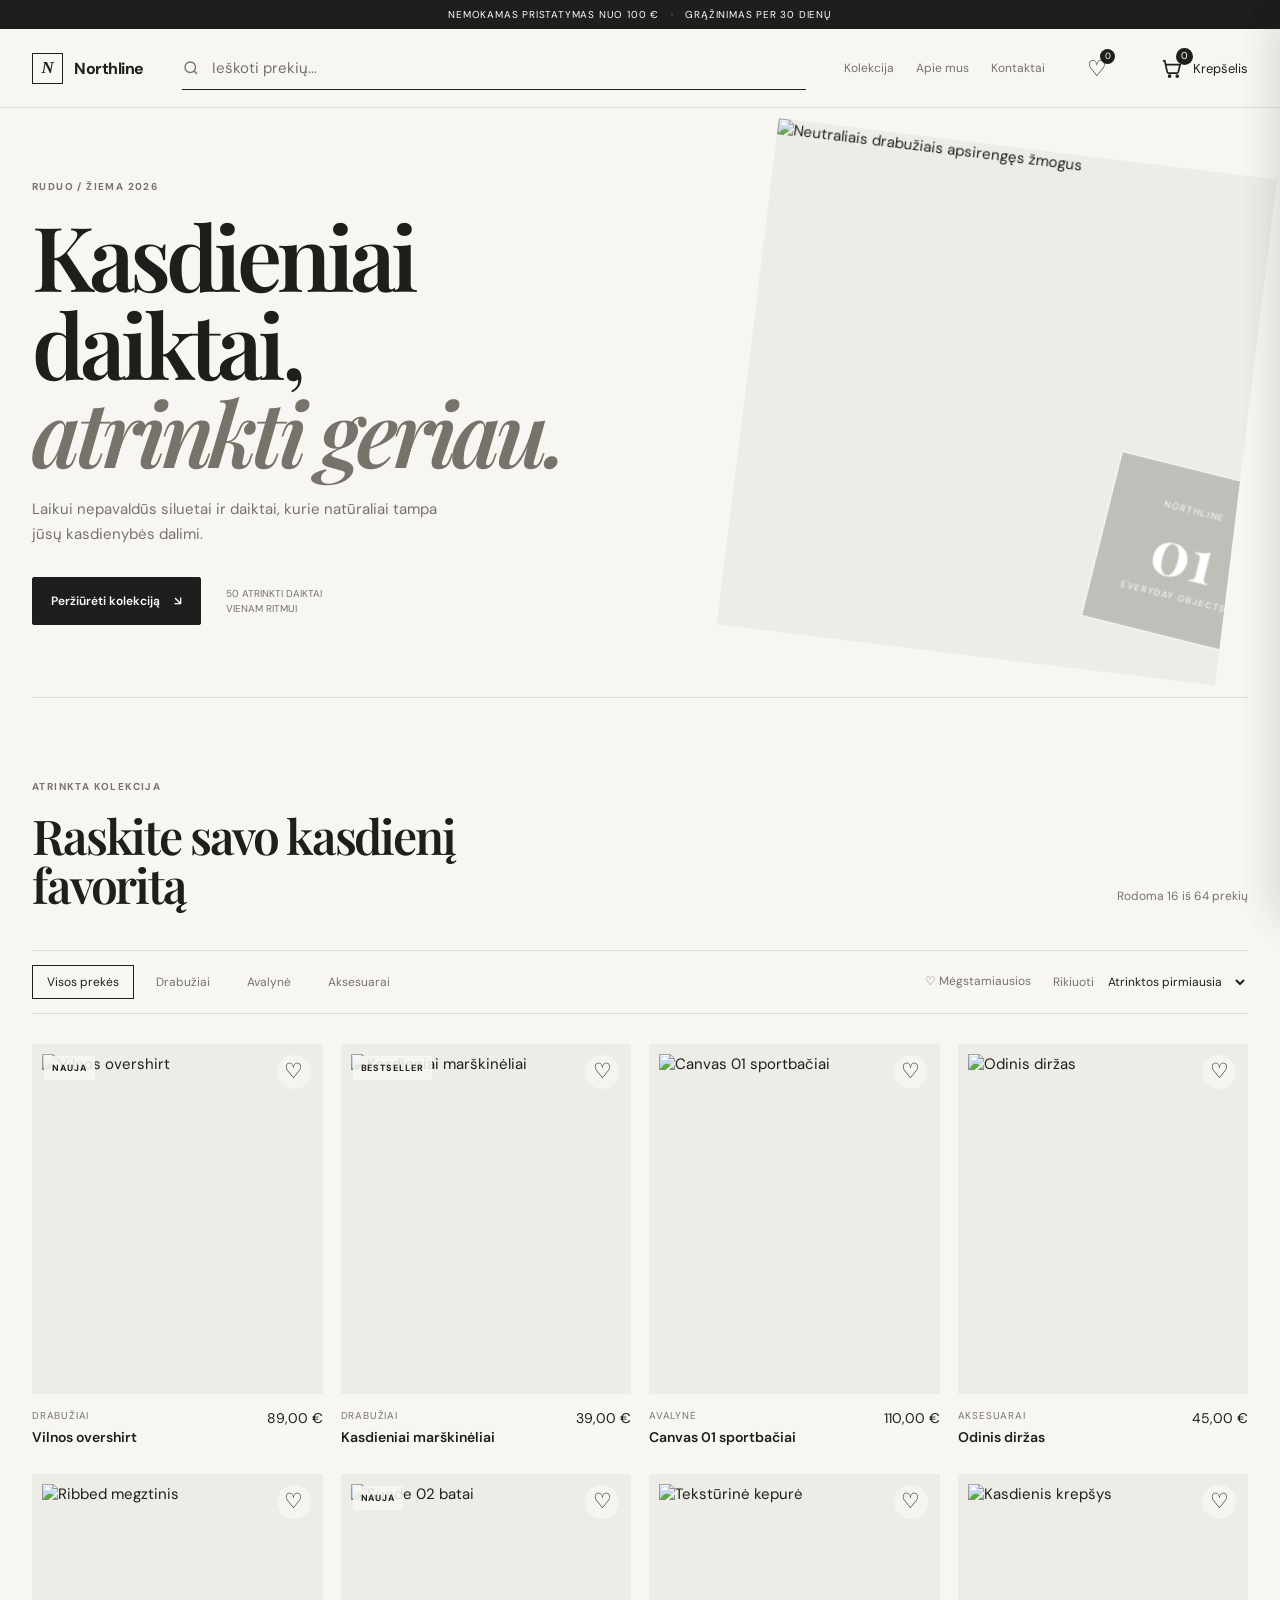
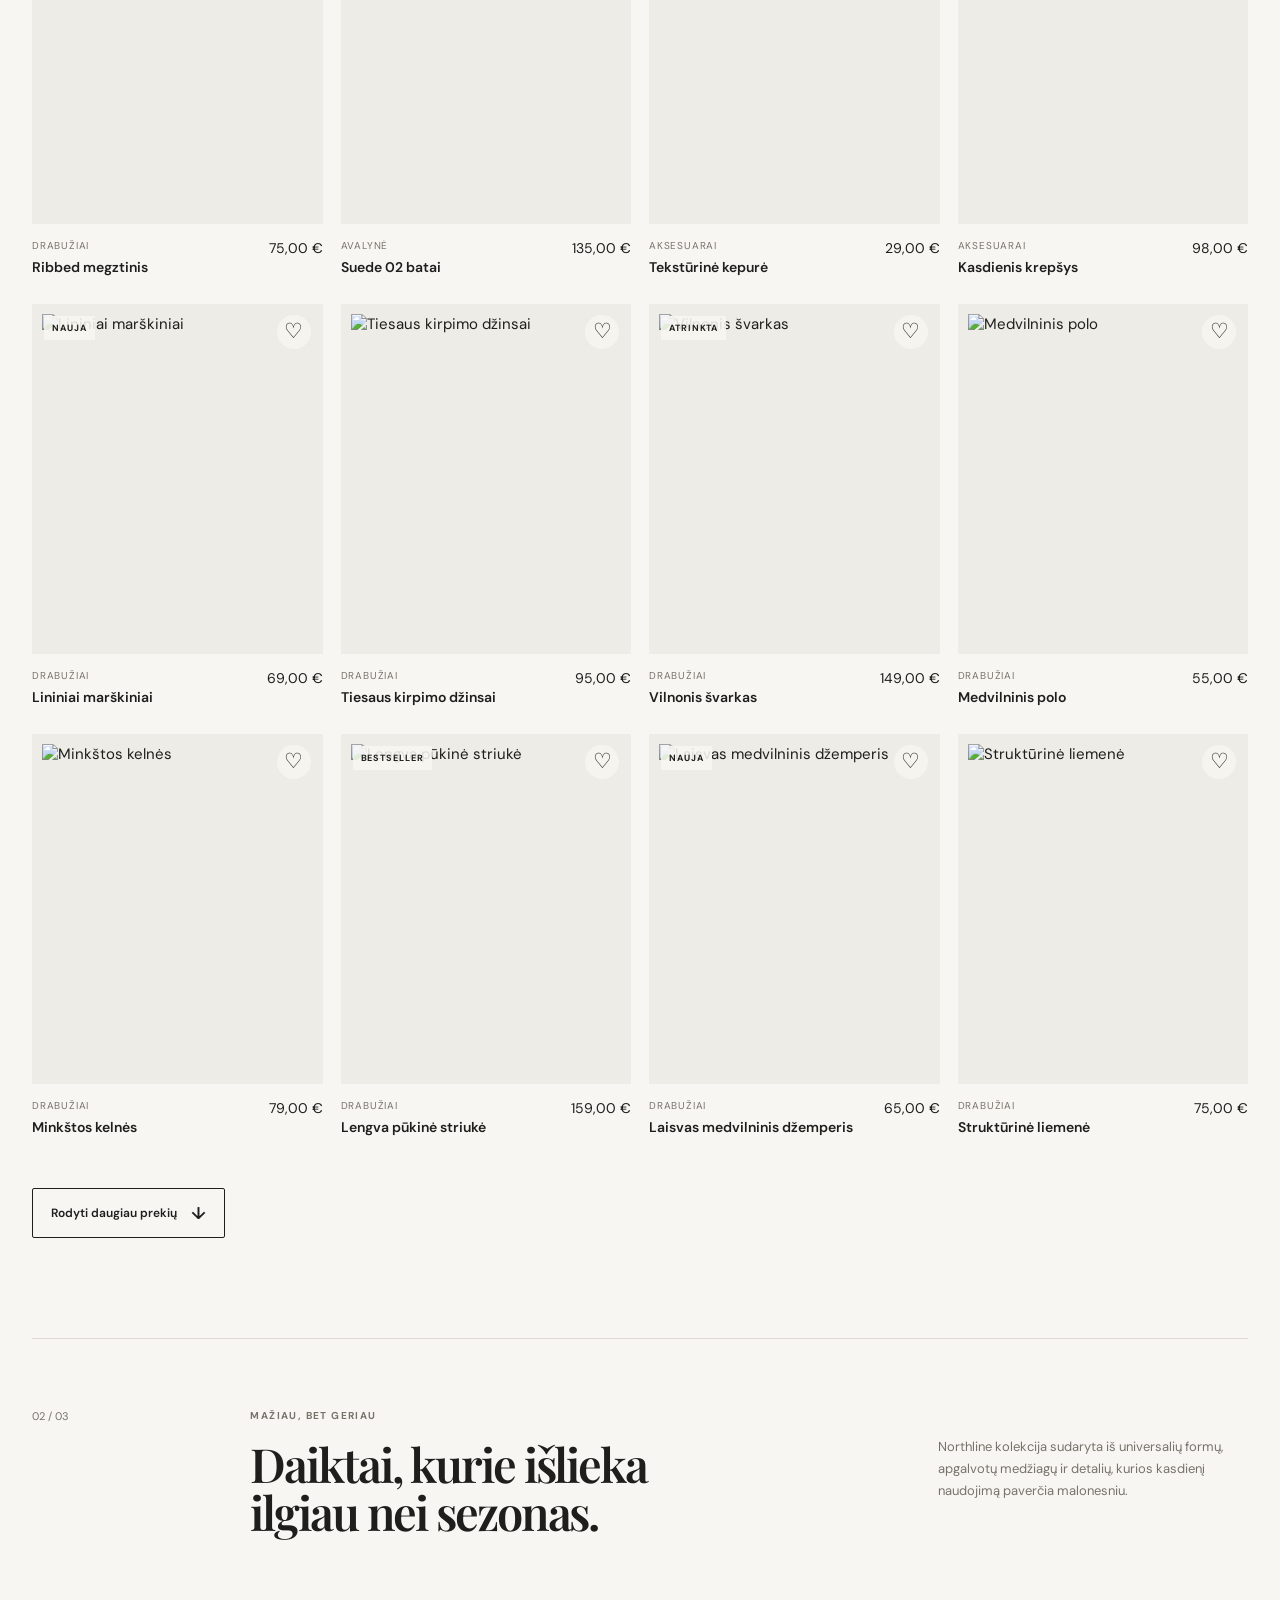
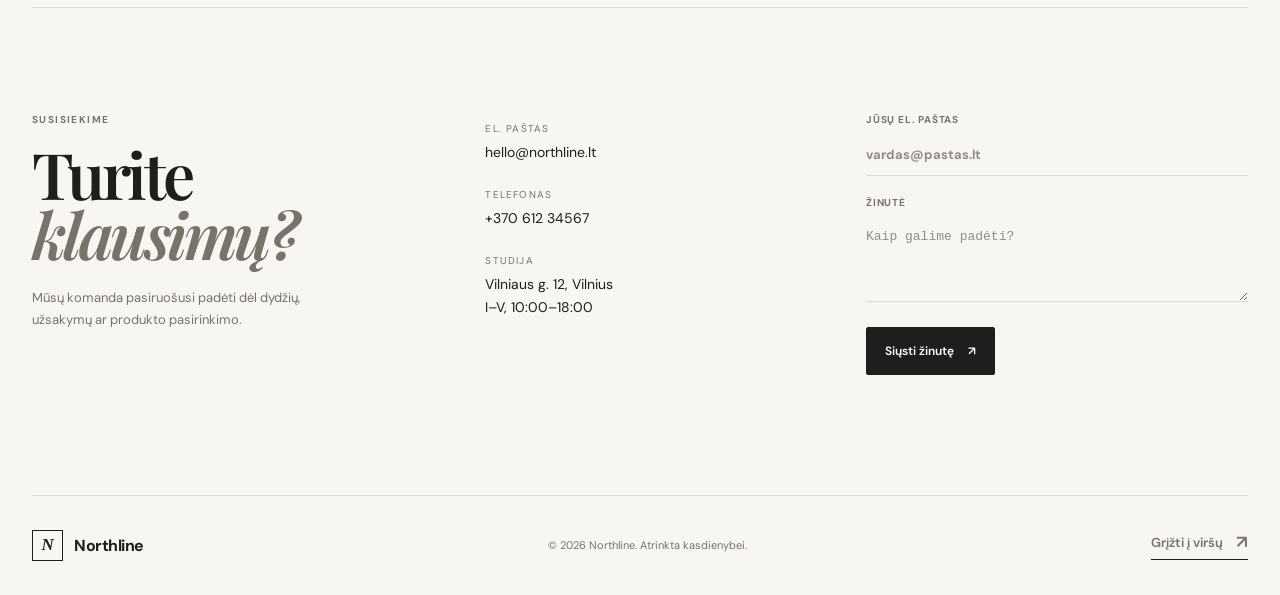
==== commit 2df1c289: "jm" ====
--- a/index.html
+++ b/index.html
@@ -55,7 +55,7 @@
         <p class="hero-text">Laikui nepavaldūs siluetai ir daiktai, kurie natūraliai tampa jūsų kasdienybės dalimi.</p>
         <div class="hero-actions">
           <a class="button button-primary" href="#products">Peržiūrėti kolekciją <span aria-hidden="true">↘</span></a>
-          <span class="hero-note">64 atrinkti daiktai<br>vienam ritmui</span>
+          <span class="hero-note">50 atrinkti daiktai<br>vienam ritmui</span>
         </div>
       </div>
       <div class="hero-visual">
--- a/style.css
+++ b/style.css
@@ -160,10 +160,11 @@
 .product-modal { position: fixed; z-index: 30; width: min(860px, calc(100% - 32px)); max-height: calc(100dvh - 32px); padding: 0; border: 0; background: var(--surface); box-shadow: var(--shadow); }
 .product-modal::backdrop { background: rgba(30, 30, 28, 0.45); }
 .modal-close { position: absolute; top: 18px; right: 18px; z-index: 1; background: rgba(255, 255, 255, 0.72); }
-.modal-content { display: grid; grid-template-columns: 1fr 1fr; max-height: calc(100dvh - 32px); overflow: auto; }
-.modal-image { width: 100%; height: 100%; min-height: 560px; padding: 18px; object-fit: contain; object-position: center; background: var(--soft); }
-.modal-info { display: flex; flex-direction: column; justify-content: center; padding: 60px 52px; }
-.modal-info h2 { margin-bottom: 12px; font-family: "Playfair Display", Georgia, serif; font-size: 42px; letter-spacing: -0.05em; line-height: 1; }
+.modal-content { max-height: calc(100dvh - 32px); overflow: auto; }
+.modal-product-layout { display: grid; grid-template-columns: minmax(0, 1fr) minmax(0, 1fr); }
+.modal-image { width: 100%; height: min(72vh, 620px); min-height: 0; padding: 18px; object-fit: contain; object-position: center; background: var(--soft); }
+.modal-details { display: flex; min-width: 0; flex-direction: column; justify-content: center; padding: 60px 52px; }
+.modal-details h2 { margin-bottom: 12px; font-family: "Playfair Display", Georgia, serif; font-size: 42px; letter-spacing: -0.05em; line-height: 1; }
 .modal-price { margin-bottom: 25px; font-size: 17px; }
 .modal-description { margin-bottom: 30px; color: var(--muted); font-size: 13px; line-height: 1.7; }
 .modal-options { display: grid; grid-template-columns: 1fr 1fr; gap: 12px; margin-bottom: 24px; }
@@ -226,10 +227,10 @@
   .product-price { margin-top: 6px; }
   .quick-add { opacity: 1; transform: none; width: 34px; height: 34px; font-size: 20px; }
   .cart-panel { padding: 25px 18px; }
-  .modal-content { display: block; }
-  .modal-image { min-height: 330px; max-height: 52vh; }
-  .modal-info { padding: 35px 25px 30px; }
-  .modal-info h2 { font-size: 34px; }
+  .modal-product-layout { display: block; }
+  .modal-image { height: min(52vh, 390px); }
+  .modal-details { padding: 35px 25px 30px; }
+  .modal-details h2 { font-size: 34px; }
   .checkout-content { display: block; padding: 45px 24px 28px; }
   .checkout-heading h2 { font-size: 38px; }
   .checkout-heading > p:last-child { margin-bottom: 28px; }
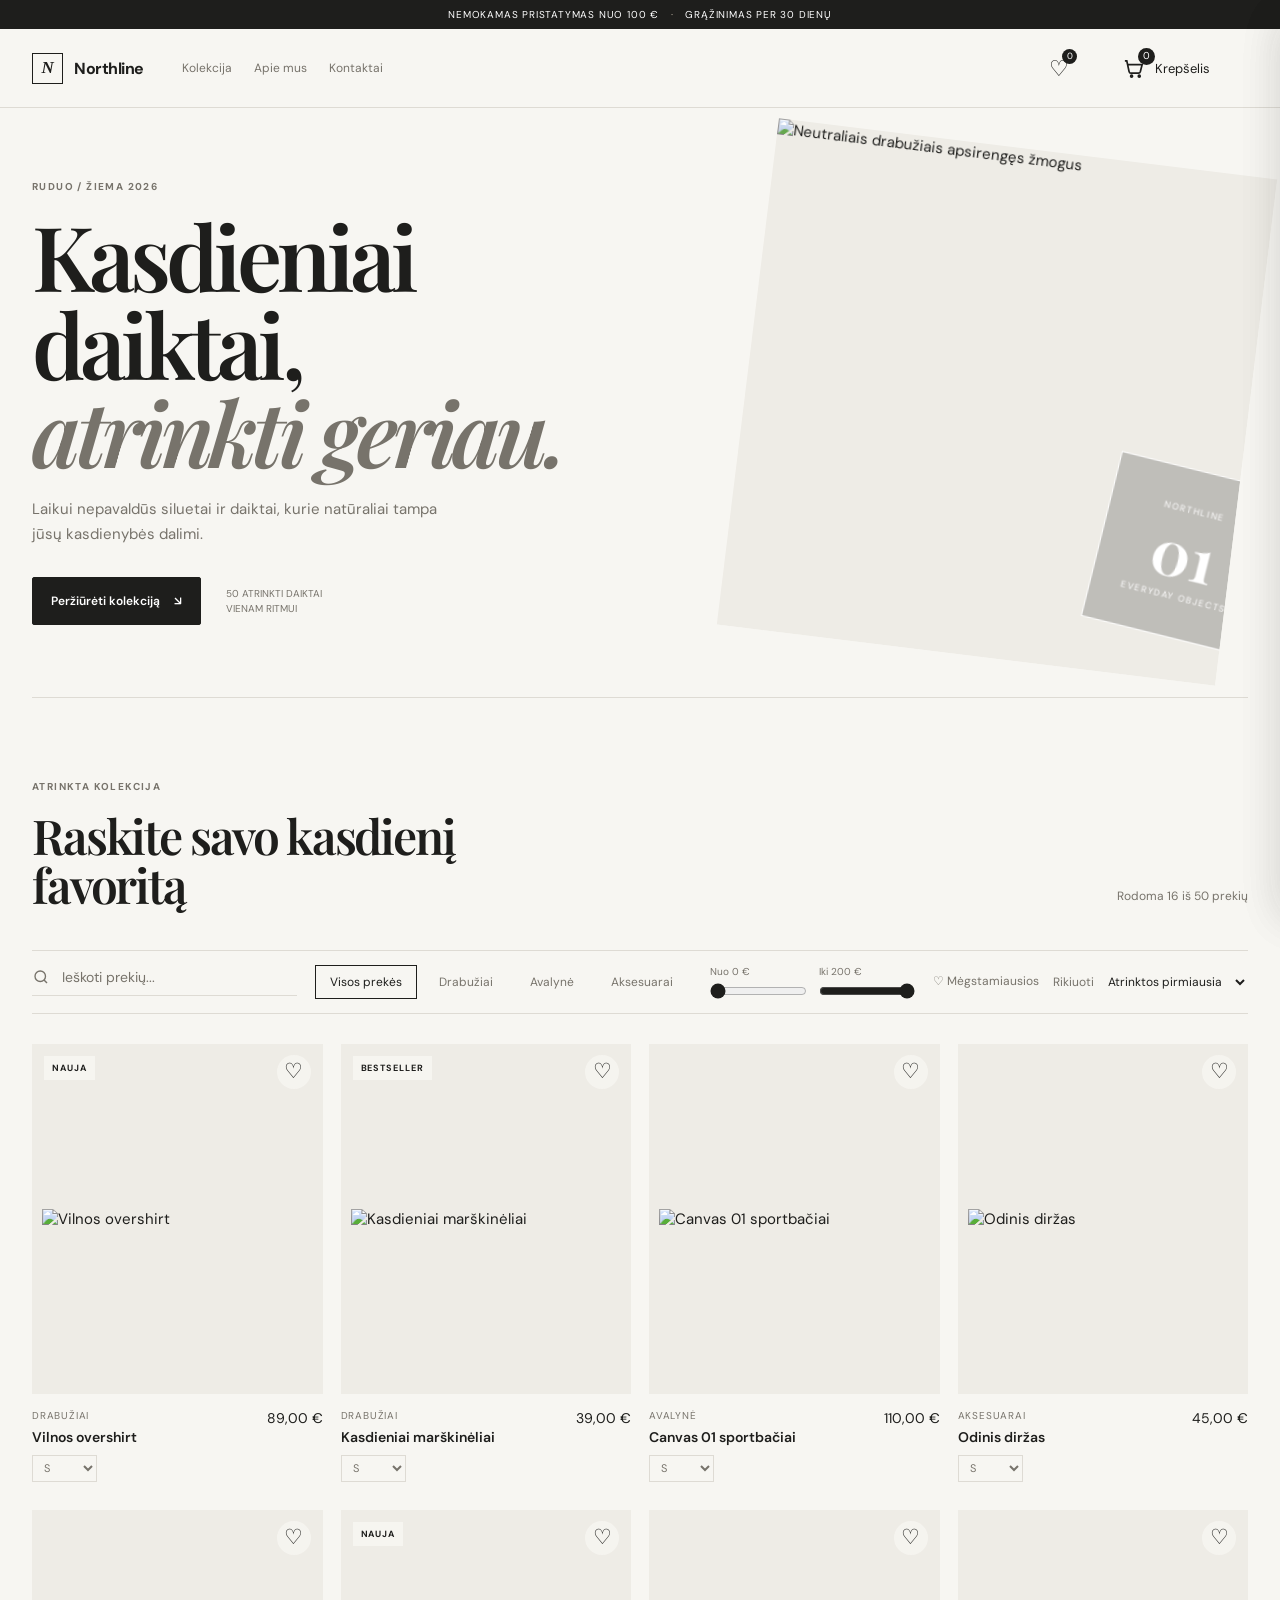
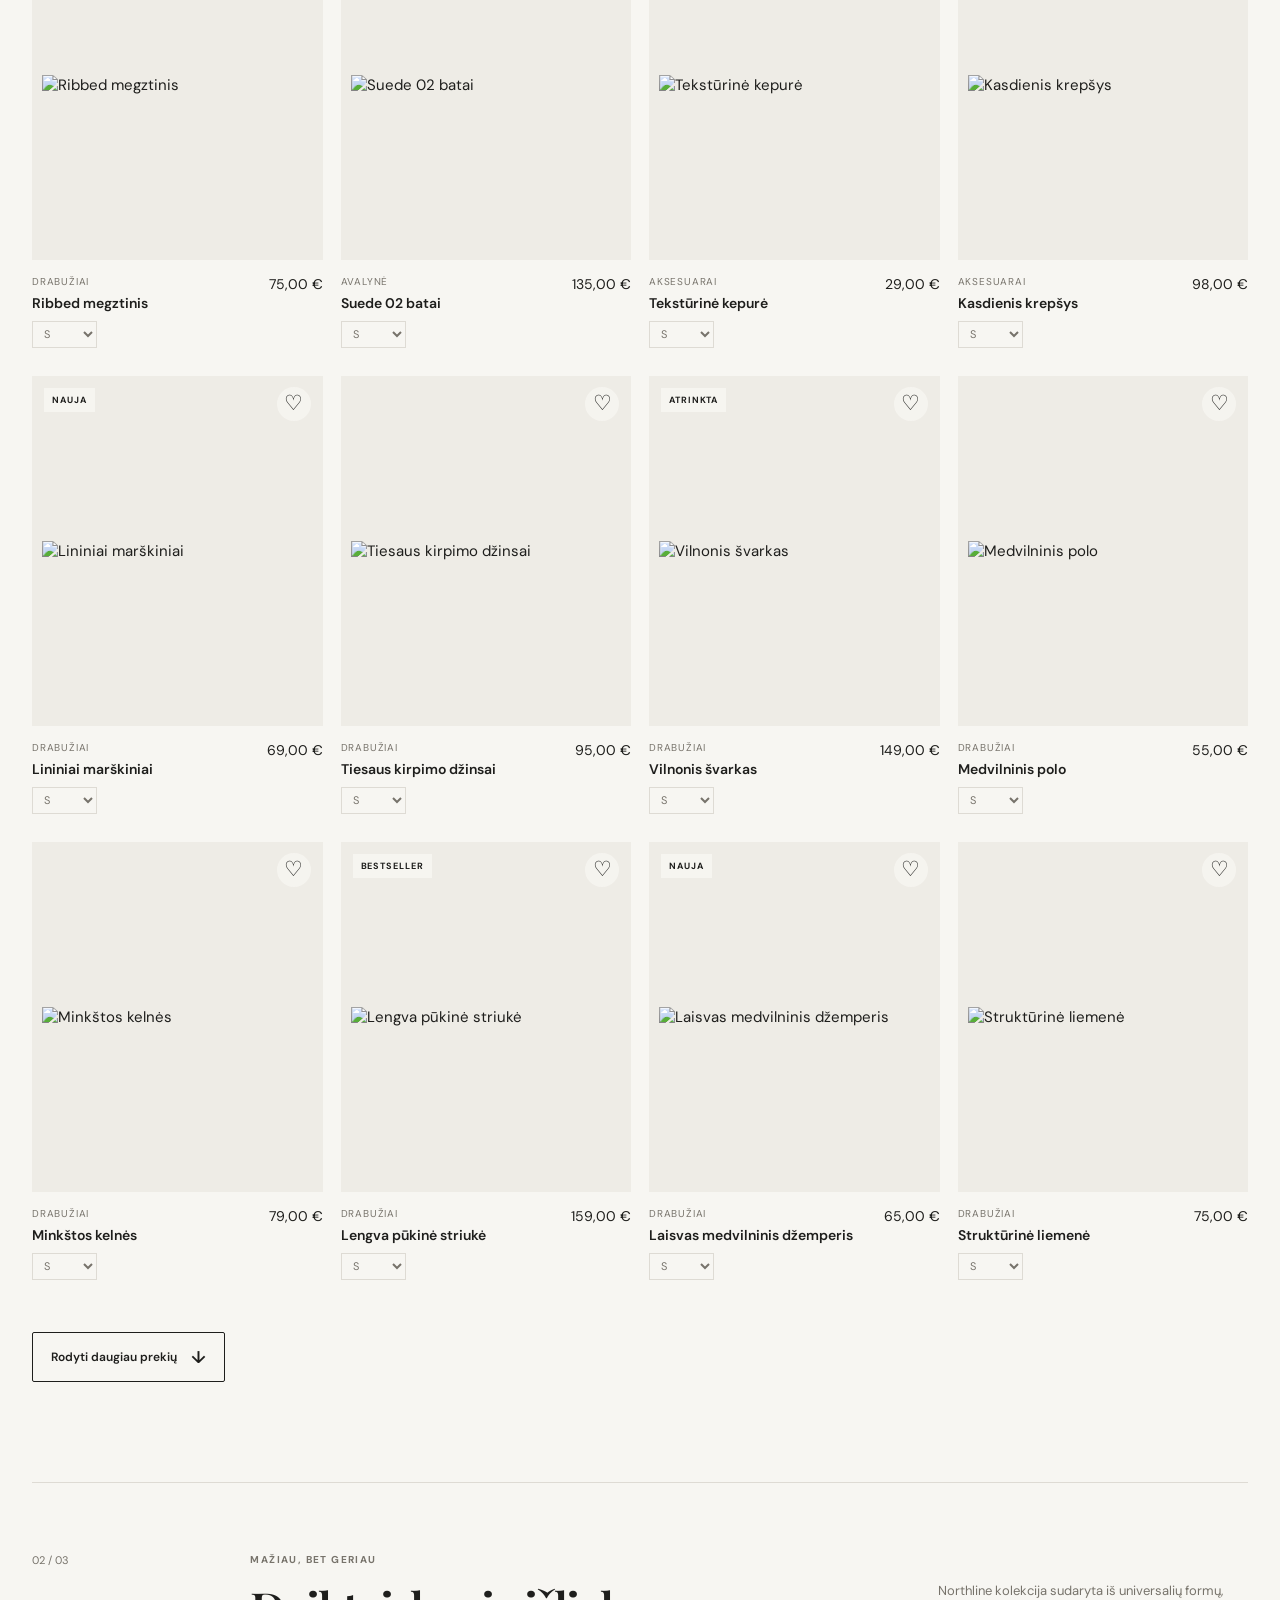
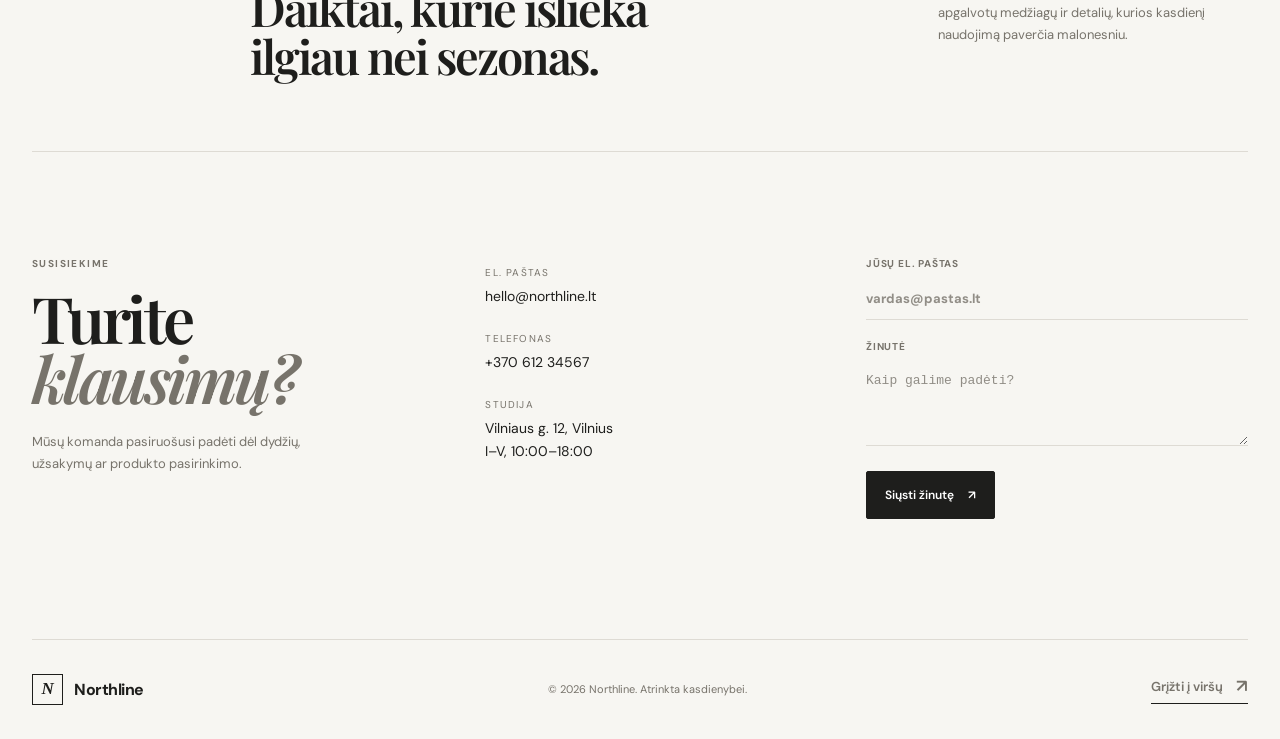
==== commit 107a1330: "bm" ====
--- a/index.html
+++ b/index.html
@@ -9,7 +9,7 @@
   <link rel="preconnect" href="https://fonts.gstatic.com" crossorigin>
   <link href="https://fonts.googleapis.com/css2?family=DM+Sans:wght@400;500;600;700&family=Playfair+Display:wght@600;700&display=swap" rel="stylesheet">
   <link rel="stylesheet" href="style.css">
-  <script src="app.js" defer></script>
+  <script type="module" src="app.js"></script>
 </head>
 <body>
   <div class="announcement-bar">Nemokamas pristatymas nuo 100 € <span aria-hidden="true">·</span> Grąžinimas per 30 dienų</div>
@@ -20,12 +20,6 @@
         <span>Northline</span>
       </a>
 
-      <form class="search" id="search-form" role="search">
-        <label class="sr-only" for="search-input">Ieškoti prekių</label>
-        <svg aria-hidden="true" viewBox="0 0 24 24" fill="none" stroke="currentColor" stroke-width="1.8"><circle cx="11" cy="11" r="7"></circle><path d="m20 20-4-4"></path></svg>
-        <input id="search-input" type="search" placeholder="Ieškoti prekių..." autocomplete="off">
-      </form>
-
       <nav class="header-nav" aria-label="Pagrindinė navigacija">
         <a href="#products">Kolekcija</a>
         <a href="#about">Apie mus</a>
@@ -78,12 +72,25 @@
       </div>
 
       <div class="catalog-toolbar">
-        <div class="filter-list" id="filter-list" role="group" aria-label="Filtruoti pagal kategoriją">
-          <button class="filter-button is-active" type="button" data-category="all">Visos prekės</button>
-          <button class="filter-button" type="button" data-category="clothing">Drabužiai</button>
-          <button class="filter-button" type="button" data-category="shoes">Avalynė</button>
-          <button class="filter-button" type="button" data-category="accessories">Aksesuarai</button>
-        </div>
+        <div class="toolbar-main-row">
+          <form class="search catalog-search" id="search-form" role="search">
+            <label class="sr-only" for="search-input">Ieškoti prekių</label>
+            <svg aria-hidden="true" viewBox="0 0 24 24" fill="none" stroke="currentColor" stroke-width="1.8"><circle cx="11" cy="11" r="7"></circle><path d="m20 20-4-4"></path></svg>
+            <input id="search-input" type="search" placeholder="Ieškoti prekių..." autocomplete="off">
+          </form>
+
+          <div class="filter-list" id="filter-list" role="group" aria-label="Filtruoti pagal kategoriją">
+            <button class="filter-button is-active" type="button" data-category="all">Visos prekės</button>
+            <button class="filter-button" type="button" data-category="clothing">Drabužiai</button>
+            <button class="filter-button" type="button" data-category="shoes">Avalynė</button>
+            <button class="filter-button" type="button" data-category="accessories">Aksesuarai</button>
+          </div>
+          <div class="price-filter" aria-label="Filtruoti pagal kainą">
+            <label><span id="min-price-label">Nuo 0 €</span><input id="min-price" type="range" min="0" max="200" step="5" value="0" aria-label="Mažiausia kaina"></label>
+            <label><span id="max-price-label">Iki 200 €</span><input id="max-price" type="range" min="0" max="200" step="5" value="200" aria-label="Didžiausia kaina"></label>
+          </div>
+        </div>
+
         <div class="toolbar-actions">
           <button class="wishlist-filter" id="wishlist-filter" type="button" aria-pressed="false">♡ Mėgstamiausios</button>
           <label class="sort-control">
@@ -93,6 +100,8 @@
               <option value="price-low">Kaina: nuo mažiausios</option>
               <option value="price-high">Kaina: nuo didžiausios</option>
               <option value="name">Pagal pavadinimą</option>
+              <option value="new">Naujos prekės</option>
+              <option value="bestseller">Bestseller</option>
             </select>
           </label>
         </div>
--- a/style.css
+++ b/style.css
@@ -30,6 +30,8 @@
 .search svg { width: 18px; height: 18px; flex: 0 0 auto; }
 .search input { width: 100%; border: 0; outline: 0; color: var(--ink); background: transparent; }
 .search input::placeholder { color: var(--muted); }
+.catalog-search { min-width: min(100%, 260px); flex: 1 1 260px; padding: 0 0 8px; border-bottom: 1px solid var(--line); }
+.catalog-search input { font-size: 14px; }
 .cart-trigger { justify-self: end; display: inline-flex; align-items: center; gap: 10px; padding: 8px 0 8px 12px; border: 0; background: transparent; }
 .cart-icon-wrap { position: relative; display: inline-flex; }
 .cart-icon-wrap svg { width: 23px; height: 23px; }
@@ -65,19 +67,24 @@
 .catalog-heading { display: flex; justify-content: space-between; align-items: end; gap: 30px; margin-bottom: 40px; }
 .catalog-heading h2 { max-width: 500px; margin-bottom: 0; font-family: "Playfair Display", Georgia, serif; font-size: clamp(31px, 4vw, 48px); letter-spacing: -0.045em; line-height: 1.03; }
 .results-label { margin: 0 0 6px; color: var(--muted); font-size: 12px; }
-.catalog-toolbar { display: flex; align-items: center; justify-content: space-between; gap: 25px; margin-bottom: 30px; padding: 14px 0; border-top: 1px solid var(--line); border-bottom: 1px solid var(--line); }
-.filter-list { display: flex; flex-wrap: wrap; gap: 7px; }
-.filter-button { padding: 8px 14px; border: 1px solid transparent; border-radius: 0; color: var(--muted); background: transparent; font-size: 12px; }
+.catalog-toolbar { display: flex; align-items: center; justify-content: space-between; gap: 18px; margin-bottom: 30px; padding: 14px 0; border-top: 1px solid var(--line); border-bottom: 1px solid var(--line); }
+.toolbar-main-row { display: flex; align-items: center; gap: 18px; flex: 1 1 auto; min-width: 0; }
+.filter-list { display: flex; align-items: center; flex-wrap: nowrap; gap: 7px; flex: 1 1 auto; min-width: 0; overflow: hidden; }
+.filter-button { padding: 8px 14px; border: 1px solid transparent; border-radius: 0; color: var(--muted); background: transparent; font-size: 12px; white-space: nowrap; }
 .filter-button:hover, .filter-button.is-active { border-color: var(--ink); color: var(--ink); }
 .sort-control { display: flex; align-items: center; gap: 10px; color: var(--muted); font-size: 12px; white-space: nowrap; }
 .sort-control select { border: 0; outline: 0; color: var(--ink); background: transparent; font-size: 12px; cursor: pointer; }
-.toolbar-actions { display: flex; align-items: center; gap: 22px; }
-.wishlist-filter { padding: 8px 0; border: 0; border-bottom: 1px solid transparent; color: var(--muted); background: transparent; font-size: 12px; cursor: pointer; }
+.toolbar-actions { display: flex; align-items: center; gap: 14px; flex-shrink: 0; }
+.price-filter { display: grid; grid-template-columns: repeat(2, minmax(82px, 1fr)); gap: 12px; flex: 0 0 205px; }
+.price-filter label { display: grid; gap: 5px; color: var(--muted); font-size: 10px; white-space: nowrap; }
+.price-filter input { width: 100%; height: 16px; margin: 0; accent-color: var(--ink); cursor: pointer; }
+.wishlist-filter { padding: 8px 0; border: 0; border-bottom: 1px solid transparent; color: var(--muted); background: transparent; font-size: 12px; cursor: pointer; white-space: nowrap; }
 .wishlist-filter:hover, .wishlist-filter.is-active { border-color: var(--ink); color: var(--ink); }
 .product-grid { display: grid; grid-template-columns: repeat(4, 1fr); gap: 28px 18px; }
 .product-card { min-width: 0; animation: rise-in 450ms ease both; }
-.product-image-wrap { position: relative; aspect-ratio: 0.83; overflow: hidden; margin-bottom: 15px; background: var(--soft); }
-.product-image { width: 100%; height: 100%; display: block; padding: 10px; object-fit: contain; object-position: center; transition: transform 600ms cubic-bezier(0.2, 0.7, 0.2, 1); }
+.product-image-wrap { position: relative; display: flex; align-items: center; justify-content: center; aspect-ratio: 0.83; overflow: hidden; margin-bottom: 15px; background: var(--soft); }
+.product-image-wrap.is-loading::after { position: absolute; inset: 0; content: ""; background: linear-gradient(100deg, transparent 20%, rgba(255, 255, 255, 0.62) 45%, transparent 70%); transform: translateX(-100%); animation: skeleton-sweep 1.25s ease-in-out infinite; }
+.product-image { width: 100%; height: 100%; display: block; padding: 10px; margin: 0 auto; object-fit: contain; object-position: center; transition: transform 600ms cubic-bezier(0.2, 0.7, 0.2, 1); }
 .product-image.image-fallback, .modal-image.image-fallback { background: linear-gradient(135deg, var(--soft), var(--accent)); }
 .product-card:hover .product-image { transform: scale(1.045); }
 .product-card-image-button { display: block; width: 100%; padding: 0; border: 0; background: transparent; text-align: left; cursor: pointer; }
@@ -90,6 +97,8 @@
 .product-meta { display: flex; justify-content: space-between; gap: 15px; align-items: start; }
 .product-category { margin: 0 0 6px; color: var(--muted); font-size: 10px; letter-spacing: 0.08em; text-transform: uppercase; }
 .product-name { margin: 0; font-size: 14px; font-weight: 600; }
+.card-size-label { display: inline-flex; margin-top: 9px; }
+.card-size-select { min-height: 27px; padding: 3px 23px 3px 7px; border: 1px solid var(--line); border-radius: 0; color: var(--muted); background: var(--paper); font-size: 11px; cursor: pointer; }
 .product-price { margin: 0; font-size: 14px; white-space: nowrap; }
 .load-more { display: flex; margin: 52px auto 0; }
 .load-more span { font-size: 17px; transition: transform 180ms ease; }
@@ -157,23 +166,32 @@
 .summary-line strong { font-size: 15px; }
 .shipping-note { margin: 10px 0 20px; color: var(--muted); font-size: 11px; }
 .checkout-button { width: 100%; }
-.product-modal { position: fixed; z-index: 30; width: min(860px, calc(100% - 32px)); max-height: calc(100dvh - 32px); padding: 0; border: 0; background: var(--surface); box-shadow: var(--shadow); }
+.product-modal { position: fixed; z-index: 30; width: min(900px, calc(100% - 32px)); max-height: calc(100dvh - 32px); padding: 0; border: 1px solid rgba(30, 30, 28, 0.08); border-radius: 24px; background: var(--surface); box-shadow: 0 28px 60px rgba(30, 30, 28, 0.12); overflow: hidden; }
 .product-modal::backdrop { background: rgba(30, 30, 28, 0.45); }
-.modal-close { position: absolute; top: 18px; right: 18px; z-index: 1; background: rgba(255, 255, 255, 0.72); }
+.modal-close { position: absolute; top: 18px; right: 18px; z-index: 1; background: rgba(255, 255, 255, 0.82); backdrop-filter: blur(4px); }
 .modal-content { max-height: calc(100dvh - 32px); overflow: auto; }
-.modal-product-layout { display: grid; grid-template-columns: minmax(0, 1fr) minmax(0, 1fr); }
-.modal-image { width: 100%; height: min(72vh, 620px); min-height: 0; padding: 18px; object-fit: contain; object-position: center; background: var(--soft); }
-.modal-details { display: flex; min-width: 0; flex-direction: column; justify-content: center; padding: 60px 52px; }
-.modal-details h2 { margin-bottom: 12px; font-family: "Playfair Display", Georgia, serif; font-size: 42px; letter-spacing: -0.05em; line-height: 1; }
-.modal-price { margin-bottom: 25px; font-size: 17px; }
-.modal-description { margin-bottom: 30px; color: var(--muted); font-size: 13px; line-height: 1.7; }
-.modal-options { display: grid; grid-template-columns: 1fr 1fr; gap: 12px; margin-bottom: 24px; }
-.modal-options label, .checkout-form label { display: flex; flex-direction: column; gap: 8px; color: var(--muted); font-size: 10px; font-weight: 700; letter-spacing: 0.08em; text-transform: uppercase; }
-.modal-options select, .checkout-form input { width: 100%; min-height: 42px; padding: 10px 12px; border: 1px solid var(--line); border-radius: var(--radius); outline: 0; color: var(--ink); background: var(--surface); font-size: 12px; letter-spacing: 0; text-transform: none; }
-.modal-options select:focus, .checkout-form input:focus { border-color: var(--ink); }
-.modal-quantity { display: flex; align-items: center; width: max-content; min-height: 42px; border: 1px solid var(--line); }
-.modal-quantity button { width: 38px; height: 40px; padding: 0; border: 0; background: transparent; cursor: pointer; }
-.modal-quantity output { min-width: 32px; color: var(--ink); font-size: 12px; text-align: center; }
+.modal-product-layout { display: grid; grid-template-columns: minmax(0, 1.08fr) minmax(0, 0.92fr); min-height: min(70vh, 620px); }
+.modal-media { position: relative; display: flex; align-items: center; justify-content: center; background: linear-gradient(135deg, var(--soft) 0%, #f2f0eb 100%); border-right: 1px solid var(--line); }
+.modal-image { width: 100%; height: 100%; min-height: 420px; padding: 26px; object-fit: contain; object-position: center; background: transparent; }
+.modal-details { display: flex; min-width: 0; flex-direction: column; justify-content: center; padding: 48px 42px; }
+.modal-eyebrow { margin-bottom: 12px; }
+.modal-details h2 { margin-bottom: 14px; font-family: "Playfair Display", Georgia, serif; font-size: clamp(32px, 3vw, 42px); letter-spacing: -0.05em; line-height: 1.02; }
+.modal-price-row { display: flex; align-items: center; justify-content: space-between; gap: 16px; margin-bottom: 18px; padding-bottom: 16px; border-bottom: 1px solid var(--line); }
+.modal-price { margin: 0; font-size: 17px; font-weight: 600; }
+.modal-status { color: var(--muted); font-size: 11px; letter-spacing: 0.08em; text-transform: uppercase; }
+.modal-description { margin-bottom: 26px; color: var(--muted); font-size: 13px; line-height: 1.75; }
+.modal-options { display: grid; grid-template-columns: repeat(2, minmax(0, 1fr)); gap: 16px; margin-bottom: 26px; }
+.modal-option-field { display: flex; flex-direction: column; gap: 9px; }
+.modal-options label, .modal-option-label, .checkout-form label { display: flex; flex-direction: column; gap: 8px; color: var(--muted); font-size: 10px; font-weight: 700; letter-spacing: 0.08em; text-transform: uppercase; }
+.modal-select, .checkout-form input { width: 100%; min-height: 44px; padding: 10px 12px; border: 1px solid var(--line); border-radius: 12px; outline: 0; color: var(--ink); background: var(--surface); font-size: 12px; letter-spacing: 0; text-transform: none; transition: border-color 180ms ease, box-shadow 180ms ease; }
+.modal-select:focus, .checkout-form input:focus { border-color: var(--ink); box-shadow: 0 0 0 4px rgba(30, 30, 28, 0.04); }
+.modal-quantity { display: inline-flex; align-items: center; width: fit-content; min-height: 44px; padding: 0 6px; border: 1px solid var(--line); border-radius: 12px; background: var(--surface); }
+.modal-quantity button { width: 34px; height: 34px; padding: 0; border: 0; border-radius: 8px; background: transparent; color: var(--ink); font-size: 22px; font-weight: 300; cursor: pointer; }
+.modal-quantity button:hover { background: var(--soft); }
+.modal-quantity span { min-width: 30px; color: var(--ink); font-size: 12px; text-align: center; }
+.modal-action-button { width: 100%; justify-content: center; box-shadow: 0 12px 22px rgba(30, 30, 28, 0.1); }
+.modal-action-button:hover { box-shadow: 0 14px 26px rgba(30, 30, 28, 0.14); }
+.modal-badge { top: 16px; left: 16px; }
 .checkout-modal { width: min(850px, calc(100% - 32px)); padding: 0; border: 0; background: var(--surface); box-shadow: var(--shadow); }
 .checkout-modal::backdrop { background: rgba(30, 30, 28, 0.45); }
 .checkout-content { display: grid; grid-template-columns: 0.9fr 1.1fr; gap: 50px; padding: 58px; }
@@ -191,6 +209,7 @@
 :focus-visible { outline: 2px solid var(--ink); outline-offset: 4px; }
 @keyframes rise-in { from { opacity: 0; transform: translateY(18px); } to { opacity: 1; transform: translateY(0); } }
 @keyframes float-in { from { opacity: 0; transform: rotate(7deg) scale(0.92); } to { opacity: 1; transform: rotate(7deg) scale(1); } }
+@keyframes skeleton-sweep { to { transform: translateX(100%); } }
 
 @media (max-width: 900px) {
   .header-inner { grid-template-columns: auto minmax(180px, 1fr) auto auto; gap: 14px; }
@@ -218,6 +237,11 @@
   .catalog-heading { display: block; margin-bottom: 28px; }
   .results-label { margin-top: 15px; }
   .catalog-toolbar { align-items: start; flex-direction: column; gap: 14px; }
+  .toolbar-main-row { width: 100%; flex-direction: column; align-items: stretch; }
+  .price-filter { flex-basis: auto; }
+  .filter-list { flex-wrap: wrap; overflow: visible; }
+  .catalog-search { width: 100%; }
+  .toolbar-actions { width: 100%; justify-content: space-between; }
   .sort-control { width: 100%; justify-content: space-between; }
   .sort-control select { width: 170px; text-align: right; }
   .toolbar-actions { width: 100%; justify-content: space-between; gap: 12px; }
@@ -228,9 +252,12 @@
   .quick-add { opacity: 1; transform: none; width: 34px; height: 34px; font-size: 20px; }
   .cart-panel { padding: 25px 18px; }
   .modal-product-layout { display: block; }
-  .modal-image { height: min(52vh, 390px); }
+  .modal-media { border-right: 0; border-bottom: 1px solid var(--line); }
+  .modal-image { min-height: 300px; height: min(52vh, 390px); }
   .modal-details { padding: 35px 25px 30px; }
   .modal-details h2 { font-size: 34px; }
+  .modal-options { grid-template-columns: 1fr; }
+  .modal-price-row { align-items: flex-start; flex-direction: column; }
   .checkout-content { display: block; padding: 45px 24px 28px; }
   .checkout-heading h2 { font-size: 38px; }
   .checkout-heading > p:last-child { margin-bottom: 28px; }
@@ -242,3 +269,7 @@
   .contact-form .button { width: 100%; }
   .site-footer { width: min(100% - 32px, 1280px); align-items: flex-start; flex-direction: column; gap: 18px; }
 }
+
+@media (prefers-reduced-motion: reduce) {
+  *, *::before, *::after { scroll-behavior: auto !important; animation-duration: 0.01ms !important; animation-iteration-count: 1 !important; transition-duration: 0.01ms !important; }
+}
